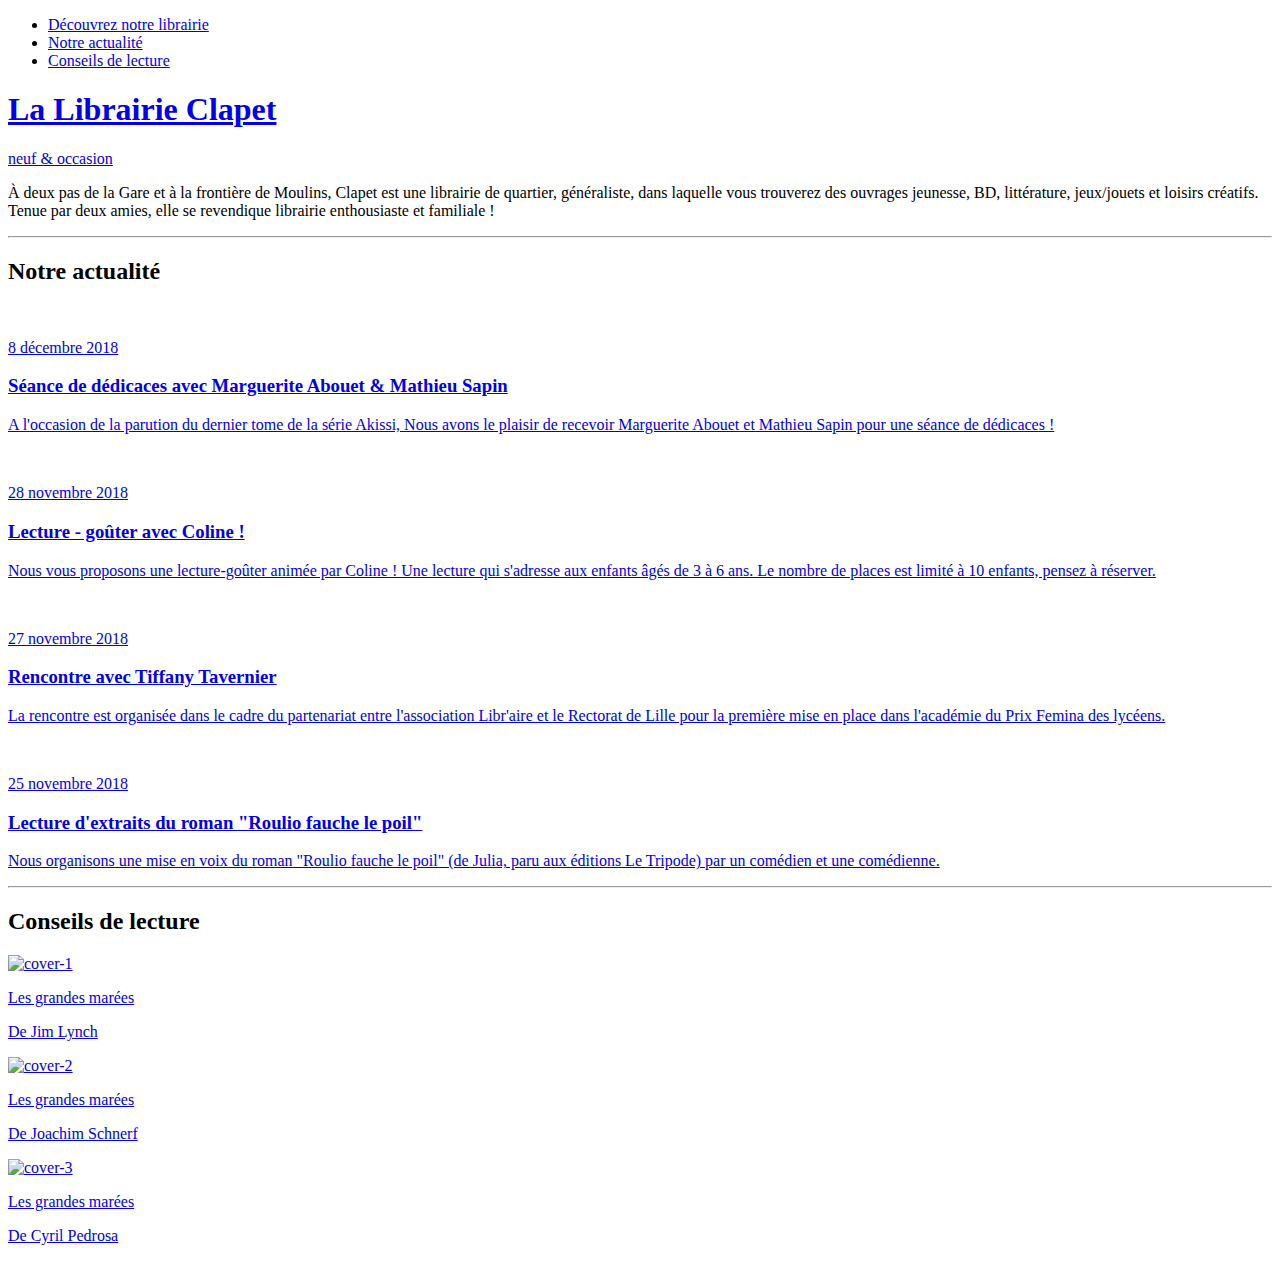
==== index.html @ 7940b615 "Update index.html" ====
<!DOCTYPE html>
<html>
<head>
  <title>Librairie Clapet</title>
  <meta name="description" content="Librairie généraliste et enthousiaste !">
  <meta charset="utf-8">
  <meta http-equiv="Content-Type" content="text/html; charset=utf-8">
  <meta http-equiv="X-UA-Compatible" content="IE=edge,chrome=1">
  <meta name="viewport" content=", width=device-width, initial-scale=1">
  <link rel="shortcut icon" href="./img/favicon.ico">
  <link rel="apple-touch-icon" href="./img/favicon.ico">
  <link rel="stylesheet" href="./css/reset.css">
  <link rel="stylesheet" href="./css/main.css">
</head>
<body>

  <div class="header page-index" id="header">
    <nav class="header__nav nav-main">
      <ul class="nav-main__list container">
        <li class="nav-main__item"><a class="nav-main__link" href="./decouvrez-notre-librairie.html">Découvrez notre librairie</a></li>
        <li class="nav-main__item"><a class="nav-main__link" href="./notre-actualite.html">Notre actualité</a></li>
        <li class="nav-main__item"><a class="nav-main__link" href="./conseils-de-lecture.html">Conseils de lecture</a></li>
      </ul>
    </nav>

    <a class="header__content container" href="./index.html">
      <h1 class="header__title"> La Librairie Clapet</h1>
      <p class="header__subtitle">neuf &amp; occasion</p>
    </a>
  </div>

  <div class="container page-index">
    <p class="chapo">À deux pas de la Gare et à la frontière de Moulins, Clapet est une librairie de quartier, généraliste, dans laquelle vous trouverez des ouvrages jeunesse, BD, littérature, jeux/jouets et loisirs créatifs. Tenue par deux amies, elle se revendique librairie enthousiaste et familiale !</p>

    <hr class="separator">

    <h2 class="index-title">Notre actualité</h2>

    <div class="news-list">
      <div class="news news-list__news">
        <a class="news__link link-block" href="./notre-actualite.html">
          <div class="news__thumbnail"><img class="news__image" src="./img/news__thumbnail-0.png" alt=""></div>
          <div class="news__content">
            <p class="news__date">8 décembre 2018</p>
            <h3 class="news__title">Séance de dédicaces avec Marguerite Abouet & Mathieu Sapin</h3>
            <p class="news__text">A l'occasion de la parution du dernier tome de la série Akissi, Nous avons le plaisir de recevoir Marguerite Abouet et Mathieu Sapin pour une séance de dédicaces !</p>
          </div>
        </a>
      </div>
      <div class="news news-list__news">
        <a class="news__link link-block" href="./notre-actualite.html">
          <div class="news__thumbnail"><img class="news__image" src="./img/news__thumbnail-1.png" alt=""></div>
          <div class="news__content">
            <p class="news__date">28 novembre 2018</p>
            <h3 class="news__title">Lecture - goûter avec Coline&nbsp;!</h3>
            <p class="news__text">Nous vous proposons une lecture-goûter animée par Coline ! Une lecture qui s'adresse aux enfants âgés de 3 à 6 ans. Le nombre de places est limité à 10 enfants, pensez à réserver.</p>
          </div>
        </a>
      </div>
      <div class="news news-list__news">
        <a class="news__link link-block" href="./notre-actualite.html">
          <div class="news__thumbnail"><img class="news__image" src="./img/news__thumbnail-2.png" alt=""></div>
          <div class="news__content">
            <p class="news__date">27 novembre 2018</p>
            <h3 class="news__title">Rencontre avec Tiffany Tavernier</h3>
            <p class="news__text">La rencontre est organisée dans le cadre du partenariat entre l'association Libr'aire et le Rectorat de Lille pour la première mise en place dans l'académie du Prix Femina des lycéens.</p>
          </div>
        </a>
      </div>
      <div class="news news-list__news">
        <a class="news__link link-block" href="./notre-actualite.html">
          <div class="news__thumbnail"><img class="news__image" src="./img/news__thumbnail-3.png" alt=""></div>
          <div class="news__content">
            <p class="news__date">25 novembre 2018</p>
            <h3 class="news__title">Lecture d'extraits du roman "Roulio fauche le poil"</h3>
            <p class="news__text">Nous organisons une mise en voix du roman "Roulio fauche le poil" (de Julia, paru aux éditions Le Tripode) par un comédien et une comédienne.</p>
          </div>
        </a>
      </div>
    </div>

    <hr class="separator">

    <h2 class="index-title">Conseils de lecture</h2>
    <div class="honey-pot-list">
      <div class="honey-pot"><a class="honey-pot__link link-block" href="./conseils-de-lecture.html">
        <div class="honey-pot__thumbnail"><img class="honey-pot__image" src="./img/cover-1.png" alt="cover-1"></div>
        <p class="honey-pot__title">Les grandes marées</p>
        <p class="honey-pot__subtitle">De Jim Lynch</p></a></div>
        <div class="honey-pot"><a class="honey-pot__link link-block" href="./conseils-de-lecture.html">
          <div class="honey-pot__thumbnail"><img class="honey-pot__image" src="./img/cover-2.png" alt="cover-2"></div>
          <p class="honey-pot__title">Les grandes marées</p>
          <p class="honey-pot__subtitle">De Joachim Schnerf</p></a></div>
          <div class="honey-pot"><a class="honey-pot__link link-block" href="./conseils-de-lecture.html">
            <div class="honey-pot__thumbnail"><img class="honey-pot__image" src="./img/cover-3.png" alt="cover-3"></div>
            <p class="honey-pot__title">Les grandes marées</p>
            <p class="honey-pot__subtitle">De Cyril Pedrosa</p></a></div>
          </div>

          <script src="./js/main.js"></script>
        </body>
        </html>
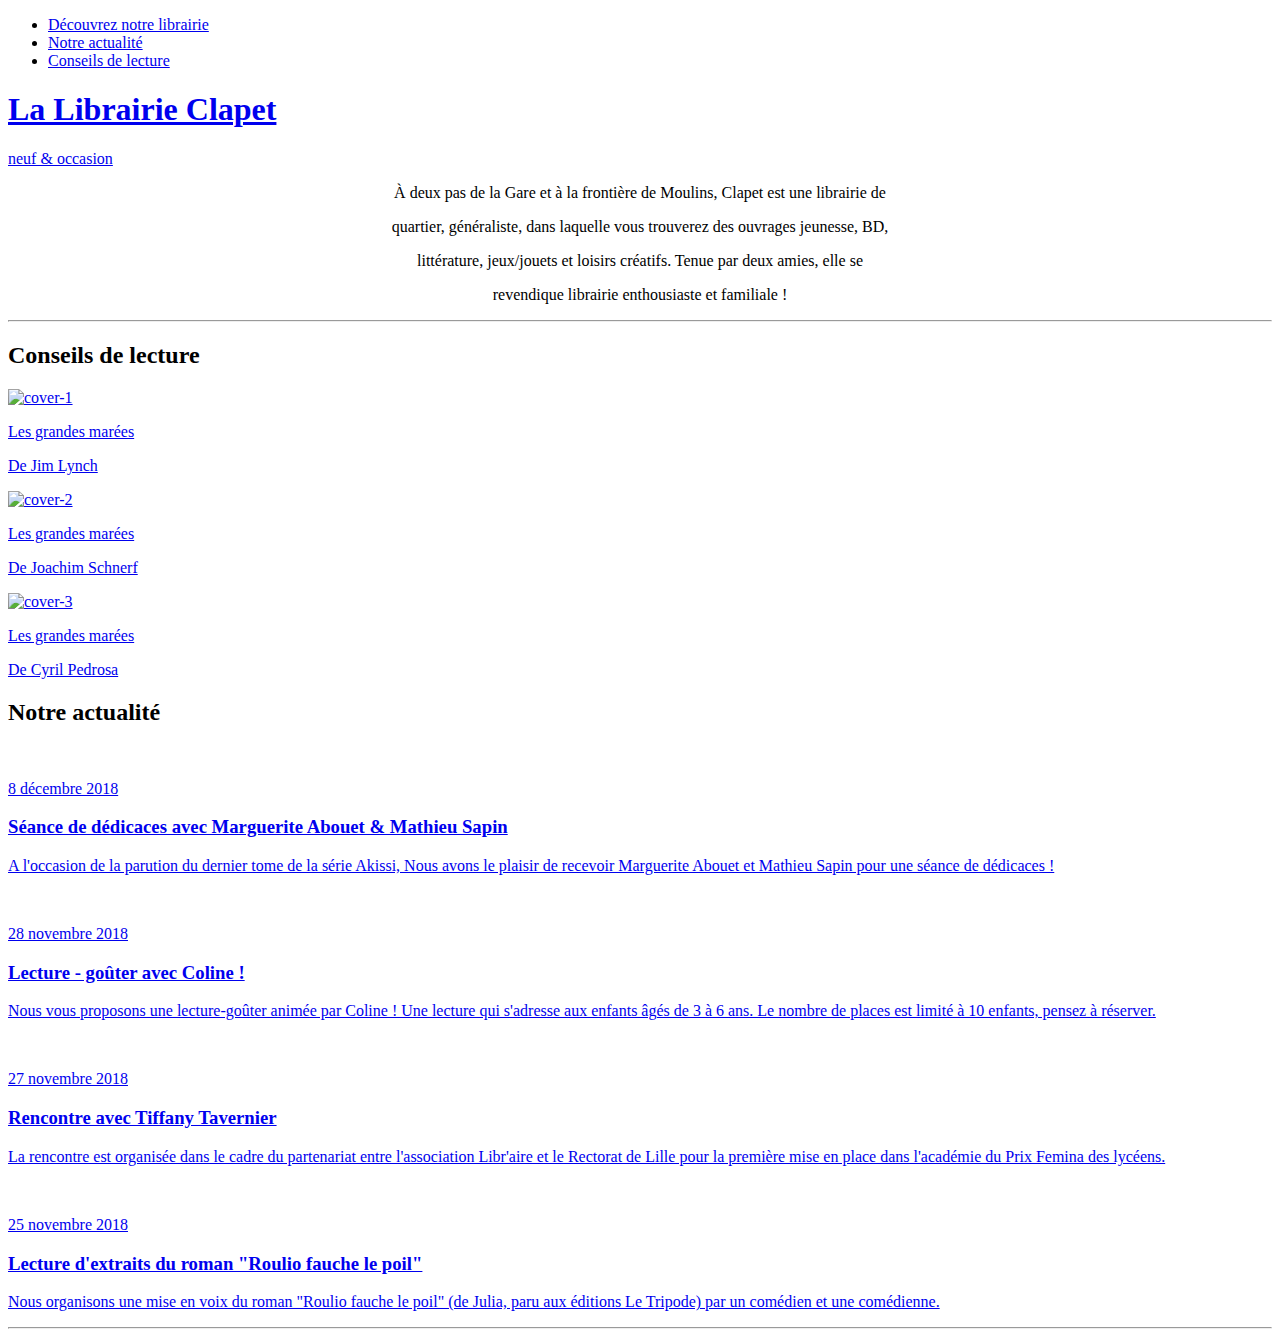
==== commit 53ae3710: "Update index.html" ====
--- a/index.html
+++ b/index.html
@@ -18,21 +18,47 @@
     <nav class="header__nav nav-main">
       <ul class="nav-main__list container">
         <li class="nav-main__item"><a class="nav-main__link" href="./decouvrez-notre-librairie.html">Découvrez notre librairie</a></li>
-        <li class="nav-main__item"><a class="nav-main__link" href="./notre-actualite.html">Notre actualité</a></li>
+        <li class="nav-main__item"><a class="nav-main__link" href="./notre-actualite.html">Notre actualité</a></li> 
         <li class="nav-main__item"><a class="nav-main__link" href="./conseils-de-lecture.html">Conseils de lecture</a></li>
       </ul>
     </nav>
 
     <a class="header__content container" href="./index.html">
       <h1 class="header__title"> La Librairie Clapet</h1>
+      <link href="https://fonts.googleapis.com/css?family=Montserrat:700" rel="stylesheet">
+
       <p class="header__subtitle">neuf &amp; occasion</p>
+      <link href="https://fonts.googleapis.com/css?family=Montserrat:200" rel="stylesheet">
+
     </a>
   </div>
 
-  <div class="container page-index">
-    <p class="chapo">À deux pas de la Gare et à la frontière de Moulins, Clapet est une librairie de quartier, généraliste, dans laquelle vous trouverez des ouvrages jeunesse, BD, littérature, jeux/jouets et loisirs créatifs. Tenue par deux amies, elle se revendique librairie enthousiaste et familiale !</p>
+  <div class="center"> </div> 
+    <p class="chapo"><p align="center">À deux pas de la Gare et à la frontière de Moulins, Clapet est une librairie de</p>
+<p align="center">quartier, généraliste, dans laquelle vous trouverez des ouvrages jeunesse, BD,</p> <p align="center">littérature, jeux/jouets et loisirs créatifs. Tenue par deux amies, elle se</p> <p align="center">revendique librairie enthousiaste et familiale !</p></p> 
+<link href="https://fonts.googleapis.com/css?family=Work+Sans" rel="stylesheet">
+    
+    <hr class="separator">
 
-    <hr class="separator">
+    <h2 class="index-title">Conseils de lecture</h2>
+    <div class="honey-pot-list">
+      <div class="honey-pot"><a class="honey-pot__link link-block" href="./conseils-de-lecture.html">
+        <div class="honey-pot__thumbnail"><img class="honey-pot__image" src="./img/cover-1.png" alt="cover-1"></div>
+        <p class="honey-pot__title">Les grandes marées</p>
+        <p class="honey-pot__subtitle">De Jim Lynch</p></a></div>
+        <div class="honey-pot"><a class="honey-pot__link link-block" href="./conseils-de-lecture.html">
+          <div class="honey-pot__thumbnail"><img class="honey-pot__image" src="./img/cover-2.png" alt="cover-2"></div>
+          <p class="honey-pot__title">Les grandes marées</p>
+          <p class="honey-pot__subtitle">De Joachim Schnerf</p></a></div>
+          <div class="honey-pot"><a class="honey-pot__link link-block" href="./conseils-de-lecture.html">
+            <div class="honey-pot__thumbnail"><img class="honey-pot__image" src="./img/cover-3.png" alt="cover-3"></div>
+            <p class="honey-pot__title">Les grandes marées</p>
+            <p class="honey-pot__subtitle">De Cyril Pedrosa</p></a></div>
+          </div>
+
+          <script src="./js/main.js"></script>
+        </body>
+        </html>
 
     <h2 class="index-title">Notre actualité</h2>
 
@@ -81,22 +107,4 @@
 
     <hr class="separator">
 
-    <h2 class="index-title">Conseils de lecture</h2>
-    <div class="honey-pot-list">
-      <div class="honey-pot"><a class="honey-pot__link link-block" href="./conseils-de-lecture.html">
-        <div class="honey-pot__thumbnail"><img class="honey-pot__image" src="./img/cover-1.png" alt="cover-1"></div>
-        <p class="honey-pot__title">Les grandes marées</p>
-        <p class="honey-pot__subtitle">De Jim Lynch</p></a></div>
-        <div class="honey-pot"><a class="honey-pot__link link-block" href="./conseils-de-lecture.html">
-          <div class="honey-pot__thumbnail"><img class="honey-pot__image" src="./img/cover-2.png" alt="cover-2"></div>
-          <p class="honey-pot__title">Les grandes marées</p>
-          <p class="honey-pot__subtitle">De Joachim Schnerf</p></a></div>
-          <div class="honey-pot"><a class="honey-pot__link link-block" href="./conseils-de-lecture.html">
-            <div class="honey-pot__thumbnail"><img class="honey-pot__image" src="./img/cover-3.png" alt="cover-3"></div>
-            <p class="honey-pot__title">Les grandes marées</p>
-            <p class="honey-pot__subtitle">De Cyril Pedrosa</p></a></div>
-          </div>
-
-          <script src="./js/main.js"></script>
-        </body>
-        </html>
+    
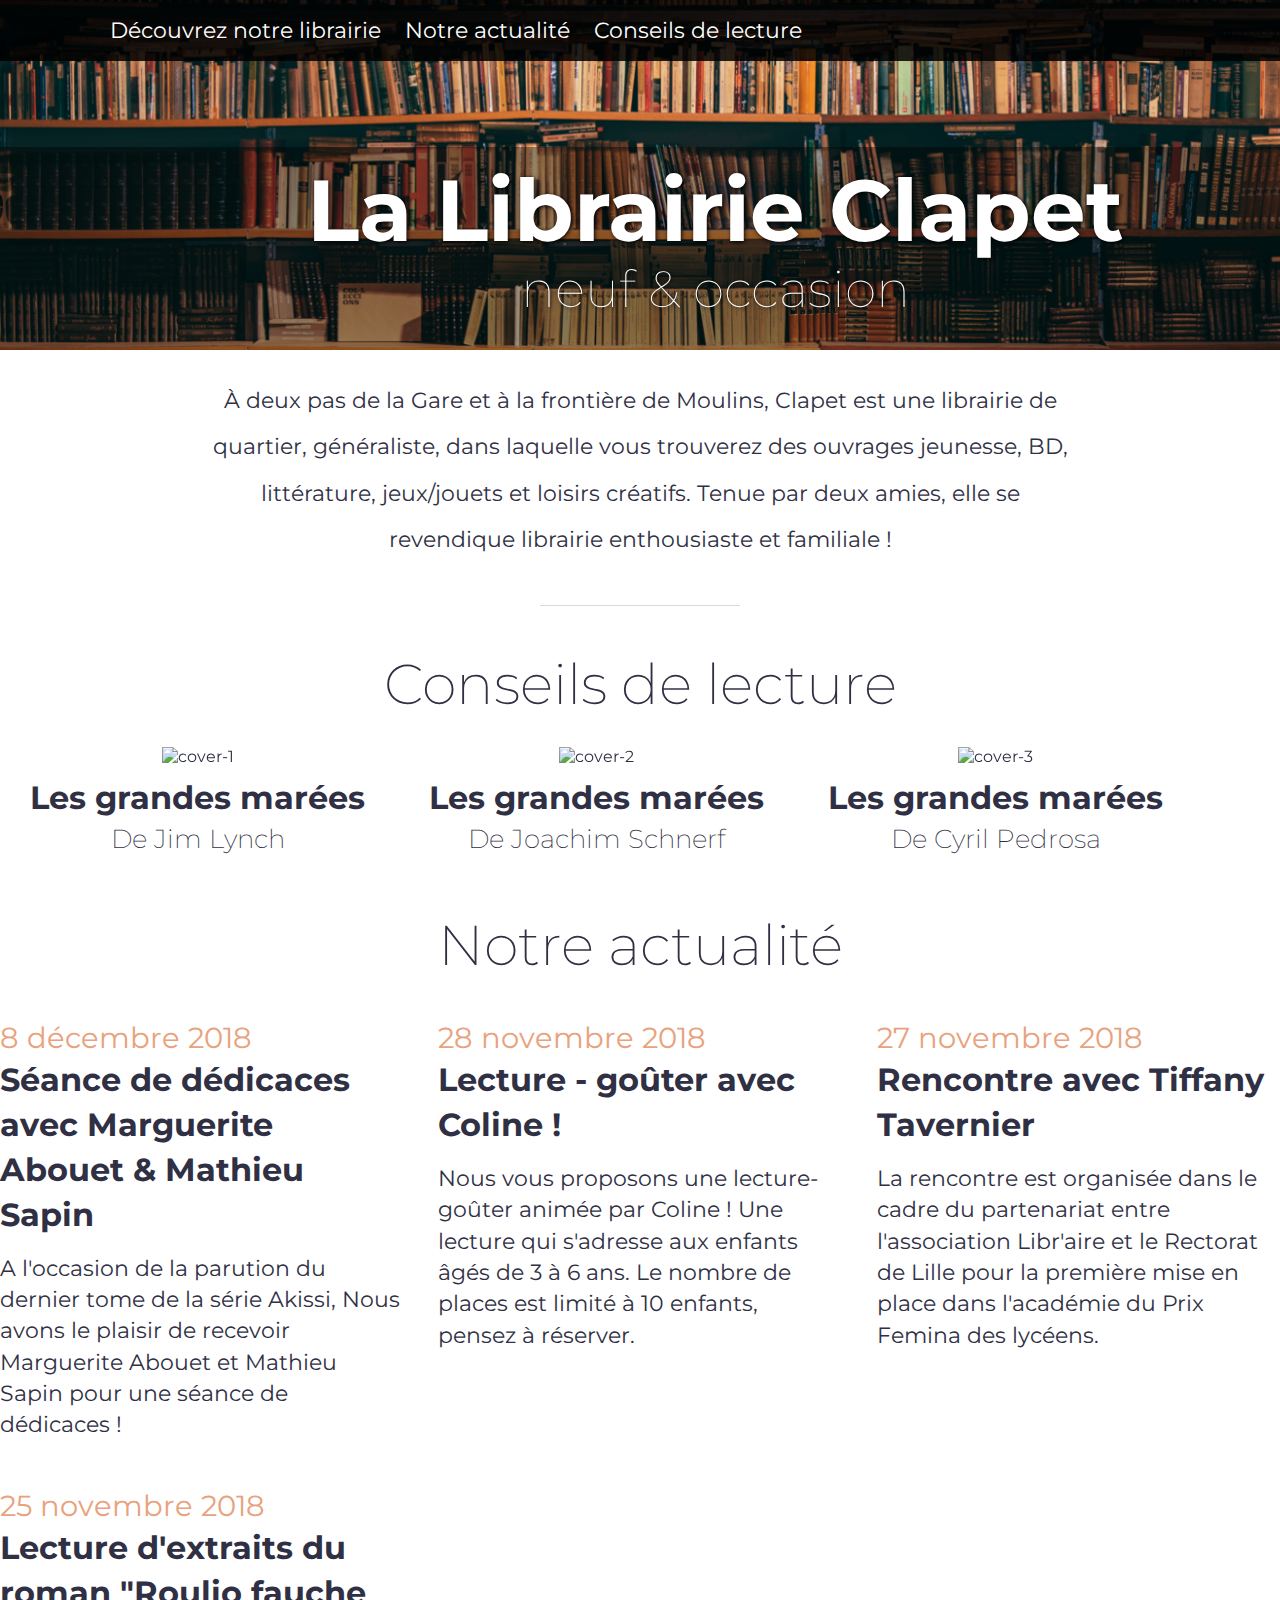
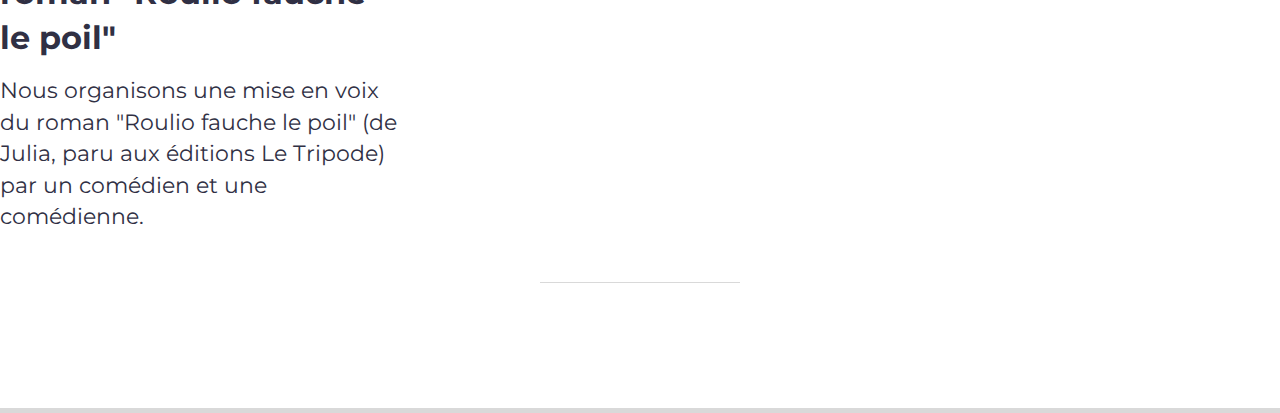
==== commit 623d399d: "Changement 11.48" ====
--- a/index.html
+++ b/index.html
@@ -1,7 +1,7 @@
 <!DOCTYPE html>
 <html>
 <head>
-  <title>Librairie Clapet</title>
+  <title> La Librairie Clapet</title>
   <meta name="description" content="Librairie généraliste et enthousiaste !">
   <meta charset="utf-8">
   <meta http-equiv="Content-Type" content="text/html; charset=utf-8">
--- a/css/main.css
+++ b/css/main.css
@@ -0,0 +1,482 @@
+
+/**
+* -----------
+* Global
+* -----------
+*/
+
+body {
+  max-width: 1440px;
+  margin: auto;
+  border-bottom: 5px solid #d9d9d9;
+  padding-bottom: 75px;
+  font-family: Montserrat, Arial, sans-serif;
+  font-weight: 400;
+  color: #303044;
+}
+
+p, li, td, th, textarea, caption, pre, blockquote, label, input, select, textarea {
+  font-size: 1.4em;
+  line-height: 1.4;
+}
+
+li {
+  margin: 5px 0;
+}
+
+p {
+  margin: 15px 0;
+}
+
+b, strong, optgroup {
+  font-weight: 700;
+}
+
+h1 {
+  margin: 64px 0;
+  font-size: 4.5em;
+  font-weight: 700;
+  font-family: 'Work Sans', sans-serif;
+
+
+}
+
+h2 {
+  margin: 25px 0;
+  font-size: 3.5em;
+  font-weight: 200;
+}
+
+h3 {
+  margin: 25px 0;
+  font-size: 2.6em;
+  font-weight: 200;
+}
+
+h4 {
+  margin: 20px 0;
+  font-size: 1.6em;
+}
+
+h5 {
+  margin: 25px 0;
+  font-size: 1.6em;
+}
+
+h6 {
+  margin: 15px 0;
+  font-size: 1.4em;
+}
+
+h1, h2, h3, h4, h5, h6 {
+  font-family: Montserrat, Arial, sans-serif;
+  line-height: 1;
+}
+
+a, button {
+  color: #d86324;
+  text-decoration: none;
+}
+a:hover, button:hover {
+  text-decoration: underline;
+}
+
+button {
+  background-color: transparent;
+  color: #d86324;
+}
+
+
+/**
+* -----------
+* Layout
+* -----------
+*/
+
+.container {
+  margin: auto;
+  padding: 0 15px;
+  width: 1200px;
+  max-width: 100%;
+}
+
+.text-container {
+  margin: auto;
+  max-width: 960px;
+}
+
+.columns {
+  display: flex;
+}
+
+.column {
+  max-width: 100%;
+}
+
+.column + .column {
+  margin-left: 40px;
+}
+
+.column--50 {
+  width: 50%;
+}
+
+.column--grow {
+  flex-grow: 1;
+}
+
+.column--shrink {
+  flex-shrink: 1;
+}
+
+.column--580 {
+  width: 580px;
+}
+
+
+/**
+* -----------
+* Objects
+* -----------
+*/
+
+.list-inline {
+  display: block;
+  margin: 0;
+  padding: 0;
+}
+.list-inline > * {
+  display: inline-block;
+  margin: 5px;
+  padding: 0;
+}
+
+@media screen and (min-width: 780px) {
+  .list-flex {
+    display: flex;
+    justify-content: space-between;
+  }
+}
+
+.link-block {
+  display: block;
+  color: inherit;
+}
+.link-block:hover {
+  text-decoration: none;
+}
+
+.align-left {
+  text-align: left;
+}
+
+.align-center {
+  text-align: center;
+}
+
+.align-right {
+  text-align: right;
+}
+
+.align-justify {
+  text-align: justify;
+}
+
+.align-justify.align-center {
+  text-align-last: center;
+}
+
+/**
+* texts & images
+*/
+
+.important {
+  font-size: 2.5em;
+}
+
+.introduction {
+  font-size: 1.7em;
+}
+
+.chapo {
+  font-size: 1.6em;
+}
+
+.full-width {
+  display: block;
+  width: 100%;
+  margin: 50px auto;
+}
+
+
+/**
+* -----------
+* Components
+* -----------
+*/
+
+
+/**
+* header
+*/
+.header {
+  position: relative;
+  margin-right: auto;
+  margin-left: auto;
+  margin-bottom: 35px;
+  width: 1400px;
+  height: 350px;
+  background: url("../img/header-bg.jpeg");
+  background-size: cover;
+  background-position: center bottom;
+  overflow: hidden;
+}
+
+
+.header__content {
+  display: block;
+  margin: 0;
+  position: absolute;
+  padding-top: 20px;
+  padding-bottom: 25px;
+  bottom: 0;
+  width: 100%;
+  text-align: center;
+  color: white;
+  font-family: "Montserrat", "Avenir Next", Helvetica, Arial, sans-serif;
+  text-shadow: 1px 1px 4px #000;
+  background: rgba(0, 0, 0, 0.4);
+}
+.header__content:hover {
+  text-decoration: none;
+}
+
+.header__title {
+  font-size: 5.4em;
+  margin: 0;
+}
+
+.header__subtitle {
+  margin: 0;
+  font-size: 3.2em;
+  font-weight: 100;
+  text-shadow: 1px 1px 5px #000;
+}
+
+
+.header__nav {
+  background-color: rgba(0, 0, 0, 0.85);
+}
+
+.nav-main__item {
+  display: inline-block;
+}
+
+.nav-main__link {
+  display: block;
+  padding: 10px;
+  color: #fff;
+}
+.nav-main__link:hover {
+  text-decoration: none;
+  color: #d86324;
+}
+
+
+/**
+* separator
+*/
+.separator {
+  display: block;
+  margin: 50px auto;
+  width: 200px;
+  height: 1px;
+  border: none;
+  background-color: #d9d9d9;
+}
+
+
+}
+
+/**
+* honey-pot
+*/
+
+.honey-pot-list {
+  text-align: center;
+}
+
+.honey-pot {
+  display: inline-block;
+  margin: 0 30px 35px 30px;
+  text-align: center;
+}
+
+.honey-pot__link {
+  color: #303044;
+}
+.honey-pot__link:hover {
+  color: #d86324;
+}
+
+.honey-pot__thumbnail {
+  position: relative;
+  display: inline-block;
+  margin-bottom: 10px;
+  filter: grayscale(0);
+}
+
+.honey-pot__thumbnail:hover {
+  filter: grayscale(60%);
+}
+
+.honey-pot__thumbnail img {
+  display: block;
+}
+
+.honey-pot__title {
+  margin: 0;
+  font-size: 2em;
+  font-weight: bold;
+}
+
+.honey-pot__subtitle {
+  margin: 0;
+  font-size: 1.6em;
+  font-weight: 200;
+}
+
+
+
+/**
+* news
+*/
+
+.news__link:hover {
+  color: #d86324;
+}
+
+.news__link:hover .news__thumbnail {
+  -webkit-filter: grayscale(60%);
+  filter: grayscale(60%);
+  -webkit-transition-delay: 0ms;
+  -o-transition-delay: 0ms;
+  transition-delay: 0ms;
+}
+
+
+.news__thumbnail {
+  margin-bottom: 10px;
+  filter: grayscale(0);
+}
+
+.news__image {
+  display: block;
+  width: 100%;
+}
+
+.news__date {
+  margin: 0;
+  font-size: 1.8em;
+  color: #e8a27d;
+}
+
+.news__title {
+  margin: 0 0 15px;
+  font-weight: bold;
+  font-size: 2em;
+  line-height: 1.4;
+}
+
+.news__text {
+  margin: 0;
+  font-size: 1.4em;
+  line-height: 1.4;
+}
+
+.page-list .news {
+  margin: 0 auto 20px auto;
+  border-bottom: 1px solid #b0b0c5;
+  padding-bottom: 20px;
+  max-width: 320px;
+}
+
+.news--main {
+  padding-bottom: 35px;
+  border-bottom: 1px solid #b0b0c5;
+}
+.news--main .news__link {
+  display: flex;
+  align-items: flex-start;
+}
+.news--main .news__thumbnail {
+  margin-bottom: 0;
+  margin-right: 40px;
+  min-width: 360px;
+}
+
+/**
+* news-list
+*/
+.news-list {
+  display: grid;
+  grid-gap: 35px;
+  grid-template-columns: repeat(3, 1fr);
+  grid-template-rows: auto;
+  margin-bottom: 35px;
+}
+
+.news-list .news-list__news--main {
+  grid-column: span 3;
+}
+
+.news-list__news {
+  grid-column: span 1;
+}
+
+/**
+* -----------
+* Trumps
+* -----------
+*/
+
+
+/**
+* single
+*/
+.page-single {
+  text-align: justify;
+}
+
+.page-single__header {
+  margin-bottom: 75px;
+}
+
+.page-single__title {
+  margin: 0;
+  font-size: 5.6em;
+  line-height: 1.4;
+  font-weight: 500;
+}
+
+.page-single__subtitle {
+  margin: 0;
+  font-size: 3.2em;
+  font-weight: 200;
+}
+
+
+/**
+* decouvrez-notre-librairie
+*/
+.container.decouvrez-notre-librairie {
+  text-align: center;
+}
+
+/**
+* index
+*/
+.index-title {
+  text-align: center;
+  margin-bottom: 35px;
+}
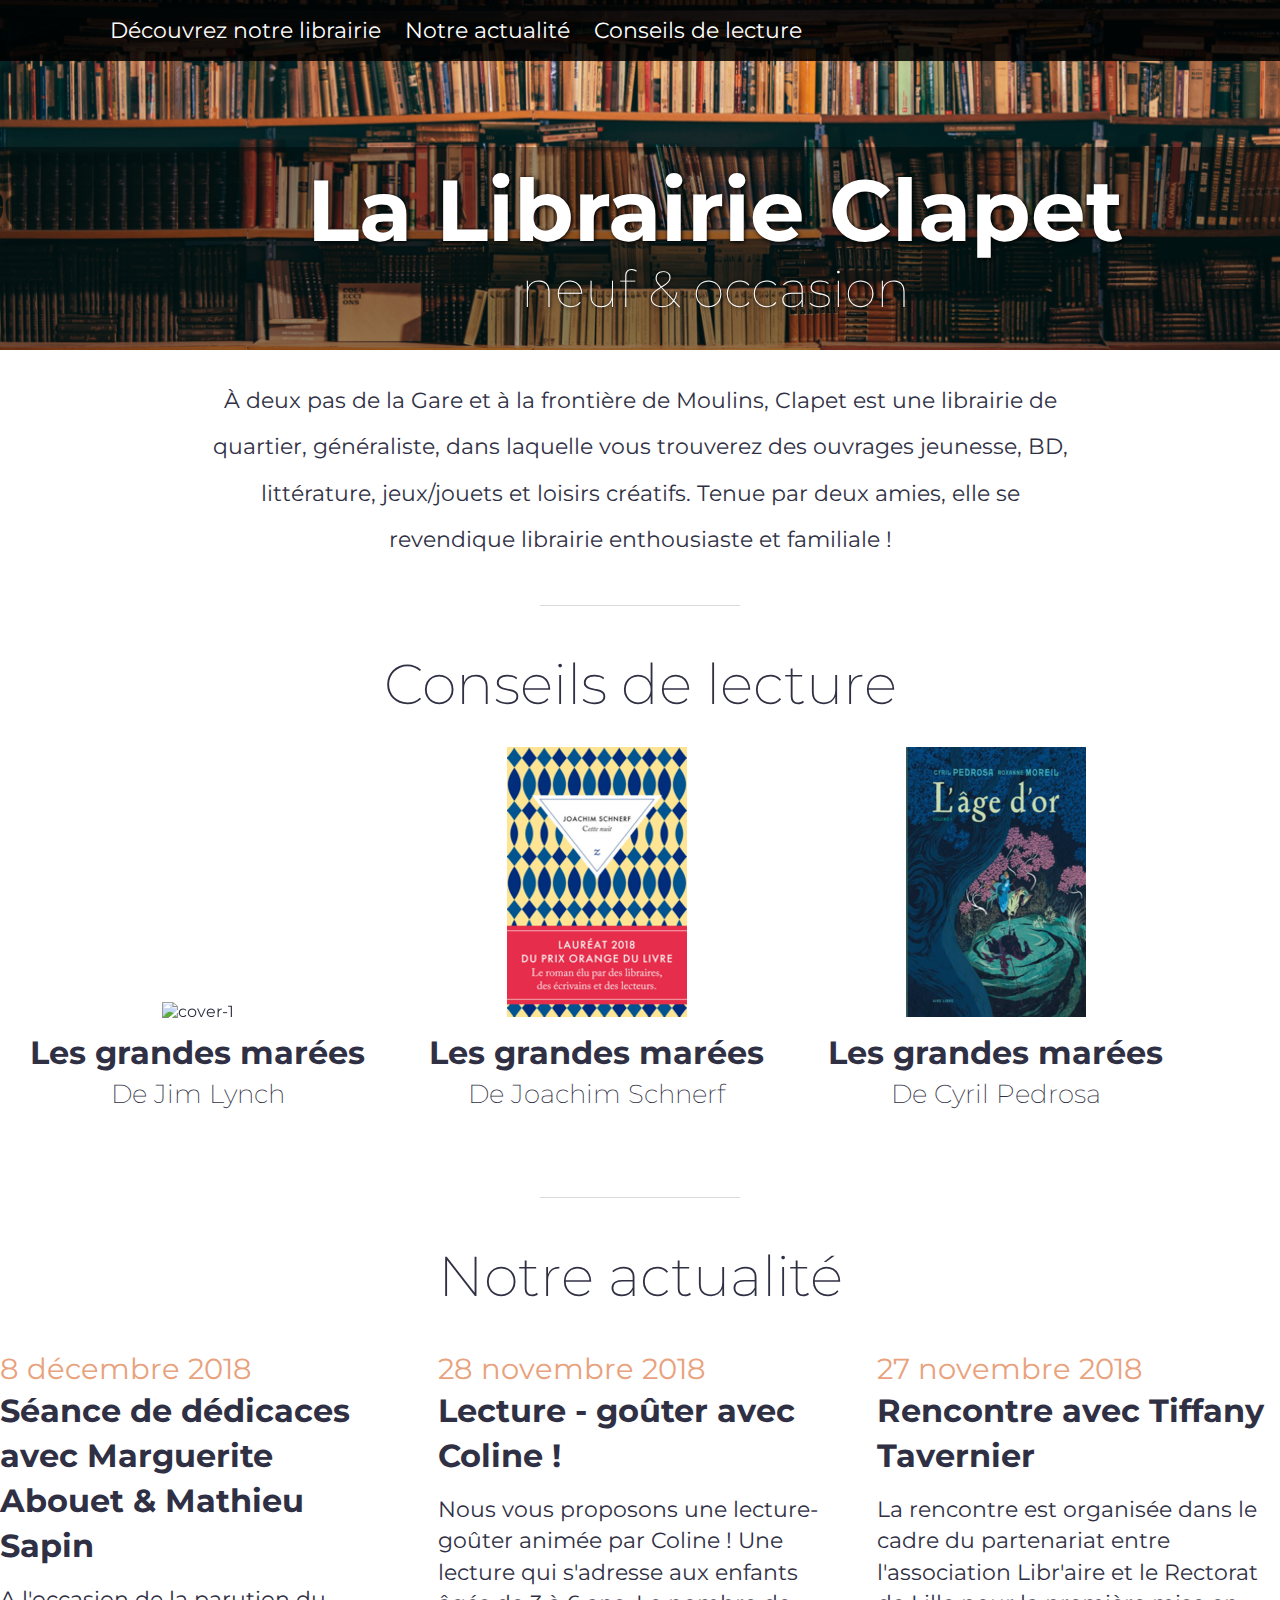
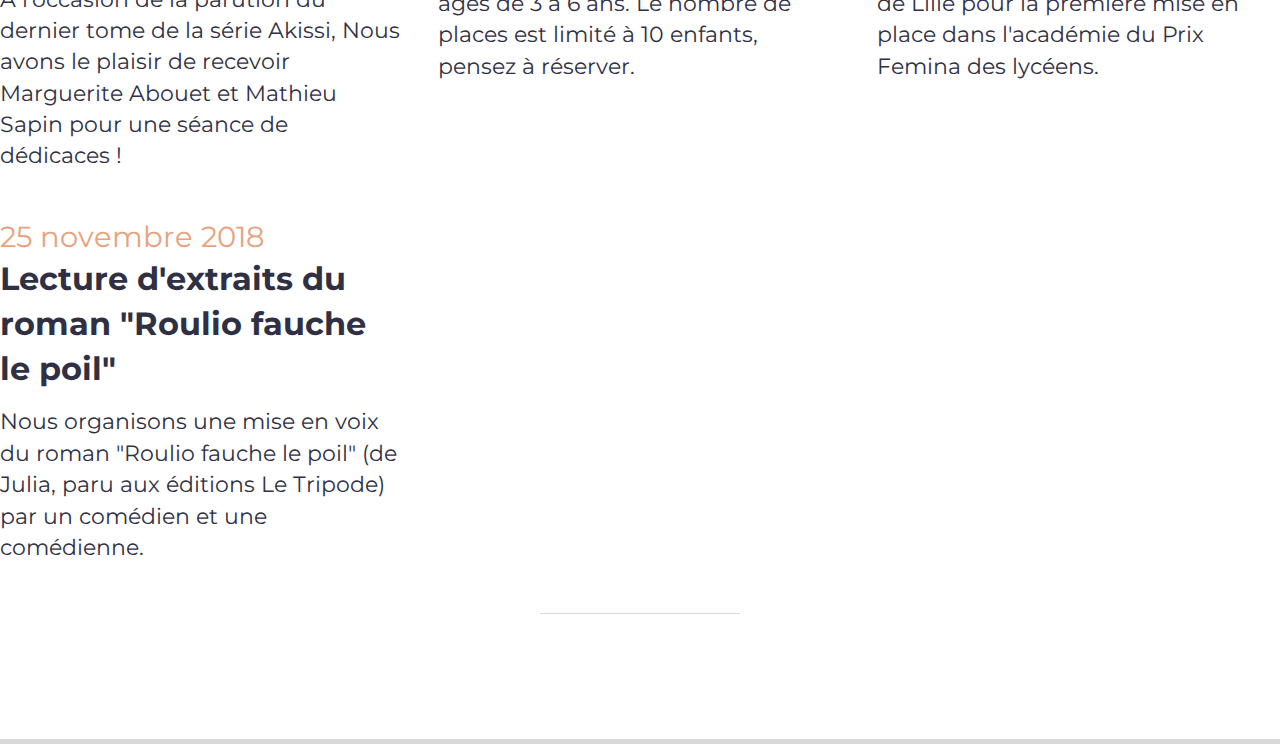
==== commit 008b45dc: "Commit 15.24" ====
--- a/index.html
+++ b/index.html
@@ -39,7 +39,7 @@
 <link href="https://fonts.googleapis.com/css?family=Work+Sans" rel="stylesheet">
     
     <hr class="separator">
-
+<p align="center">
     <h2 class="index-title">Conseils de lecture</h2>
     <div class="honey-pot-list">
       <div class="honey-pot"><a class="honey-pot__link link-block" href="./conseils-de-lecture.html">
@@ -53,13 +53,13 @@
           <div class="honey-pot"><a class="honey-pot__link link-block" href="./conseils-de-lecture.html">
             <div class="honey-pot__thumbnail"><img class="honey-pot__image" src="./img/cover-3.png" alt="cover-3"></div>
             <p class="honey-pot__title">Les grandes marées</p>
-            <p class="honey-pot__subtitle">De Cyril Pedrosa</p></a></div>
+            <p class="honey-pot__subtitle">De Cyril Pedrosa</p></a></div></p>
           </div>
 
           <script src="./js/main.js"></script>
         </body>
         </html>
-
+<hr class="separator">
     <h2 class="index-title">Notre actualité</h2>
 
     <div class="news-list">
--- a/css/main.css
+++ b/css/main.css
@@ -445,7 +445,7 @@
 * single
 */
 .page-single {
-  text-align: justify;
+  text-align: left;
 }
 
 .page-single__header {
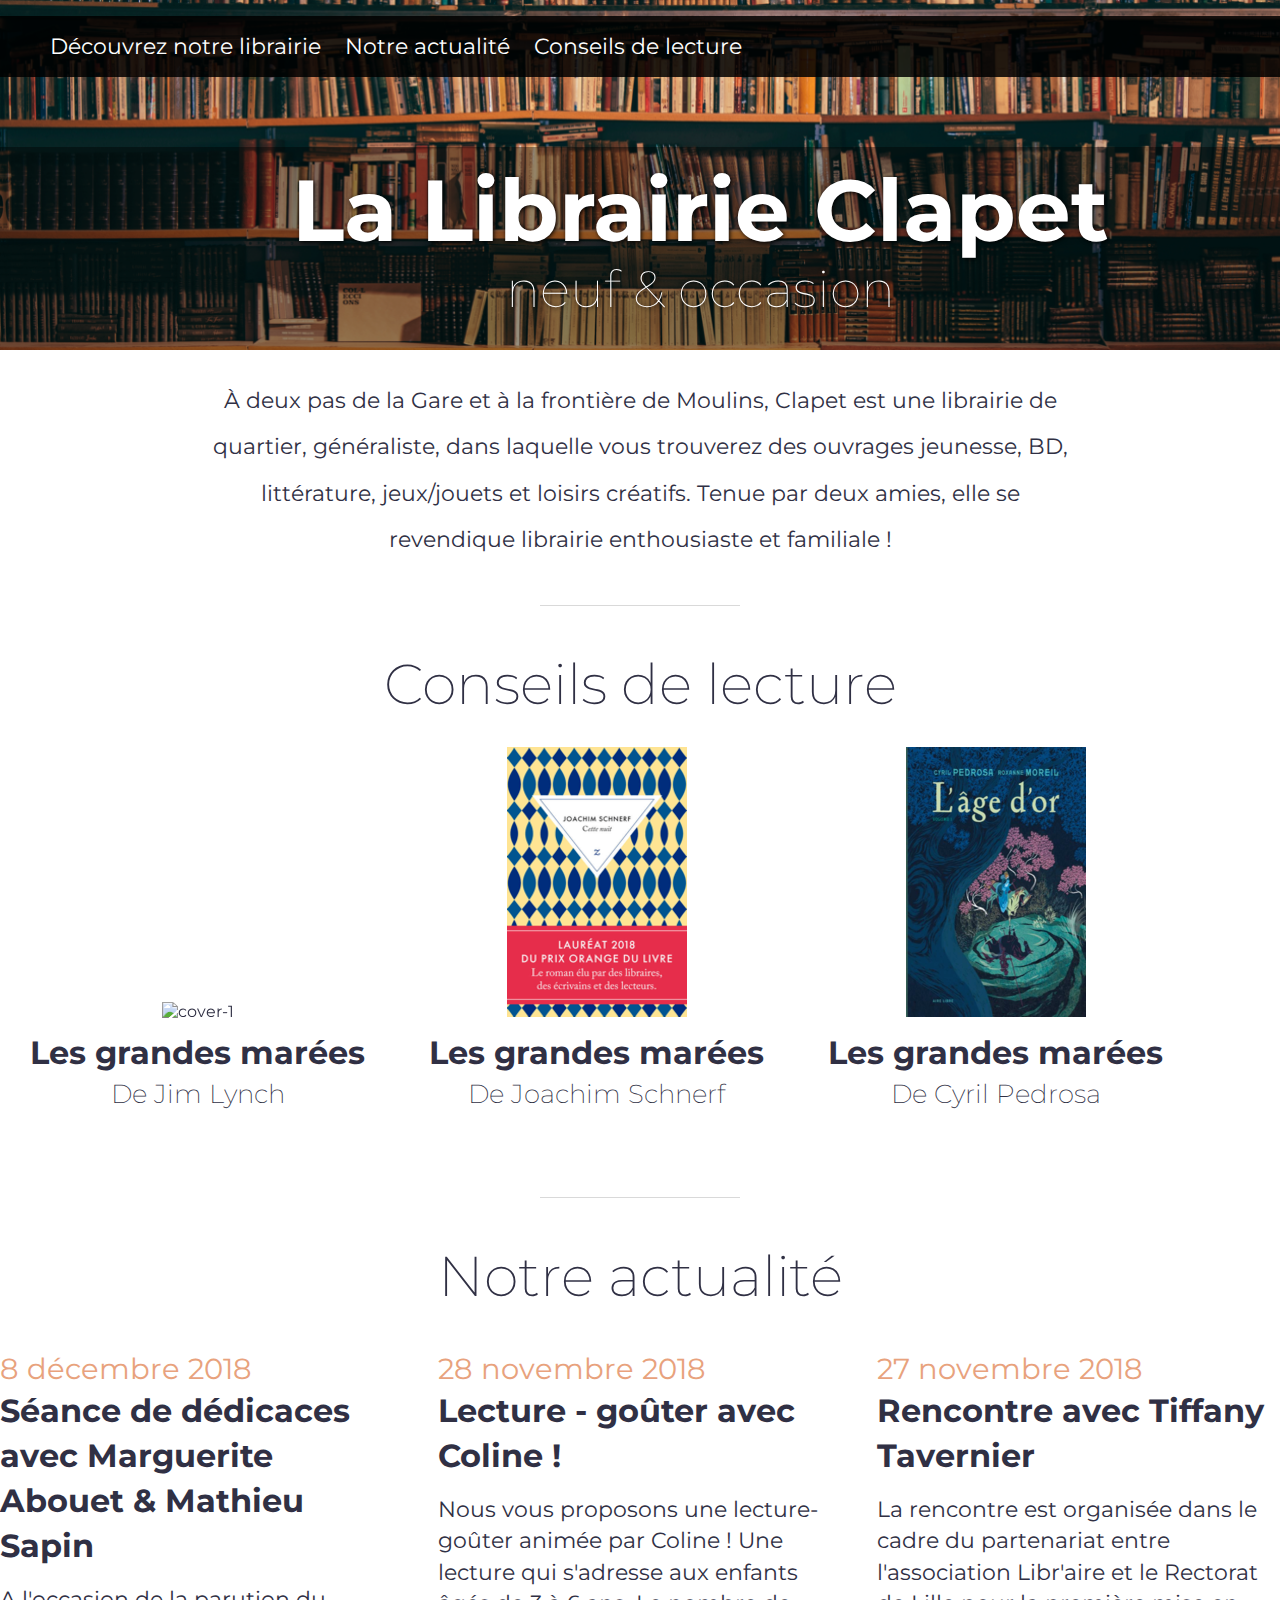
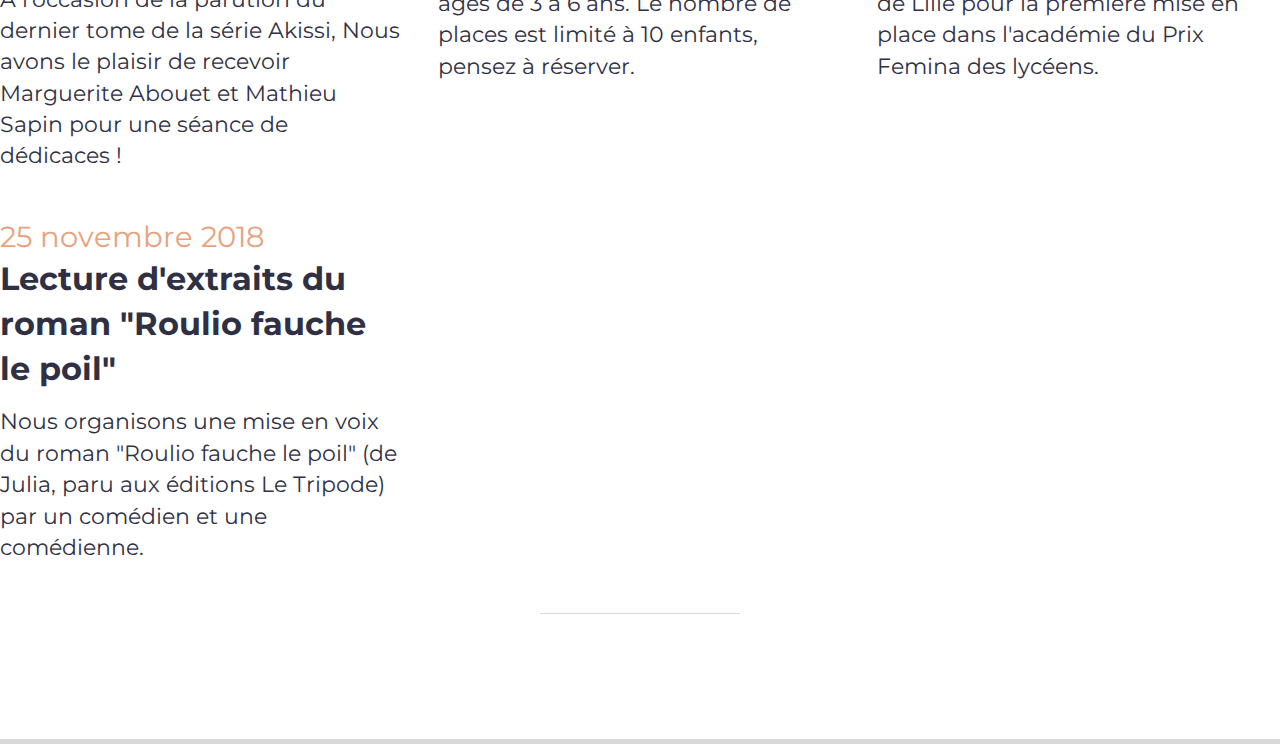
==== commit fc990fd0: "Commit 23.55" ====
--- a/index.html
+++ b/index.html
@@ -26,7 +26,7 @@
     <a class="header__content container" href="./index.html">
       <h1 class="header__title"> La Librairie Clapet</h1>
       <link href="https://fonts.googleapis.com/css?family=Montserrat:700" rel="stylesheet">
-
+      
       <p class="header__subtitle">neuf &amp; occasion</p>
       <link href="https://fonts.googleapis.com/css?family=Montserrat:200" rel="stylesheet">
 
--- a/css/main.css
+++ b/css/main.css
@@ -84,6 +84,9 @@
 button {
   background-color: transparent;
   color: #d86324;
+
+}
+
 }
 
 
@@ -198,7 +201,19 @@
   font-size: 1.7em;
 }
 
-.chapo {
+.Une-nuit-le-jeune-M {
+  width: 600px;
+  height: 87px;
+  font-family: WorkSans;
+  font-size: 25px;
+  font-weight: normal;
+  font-style: normal;
+  font-stretch: normal;
+  line-height: normal;
+  letter-spacing: normal;
+  text-align: justify;
+  color: #1a1a1a;
+}
   font-size: 1.6em;
 }
 
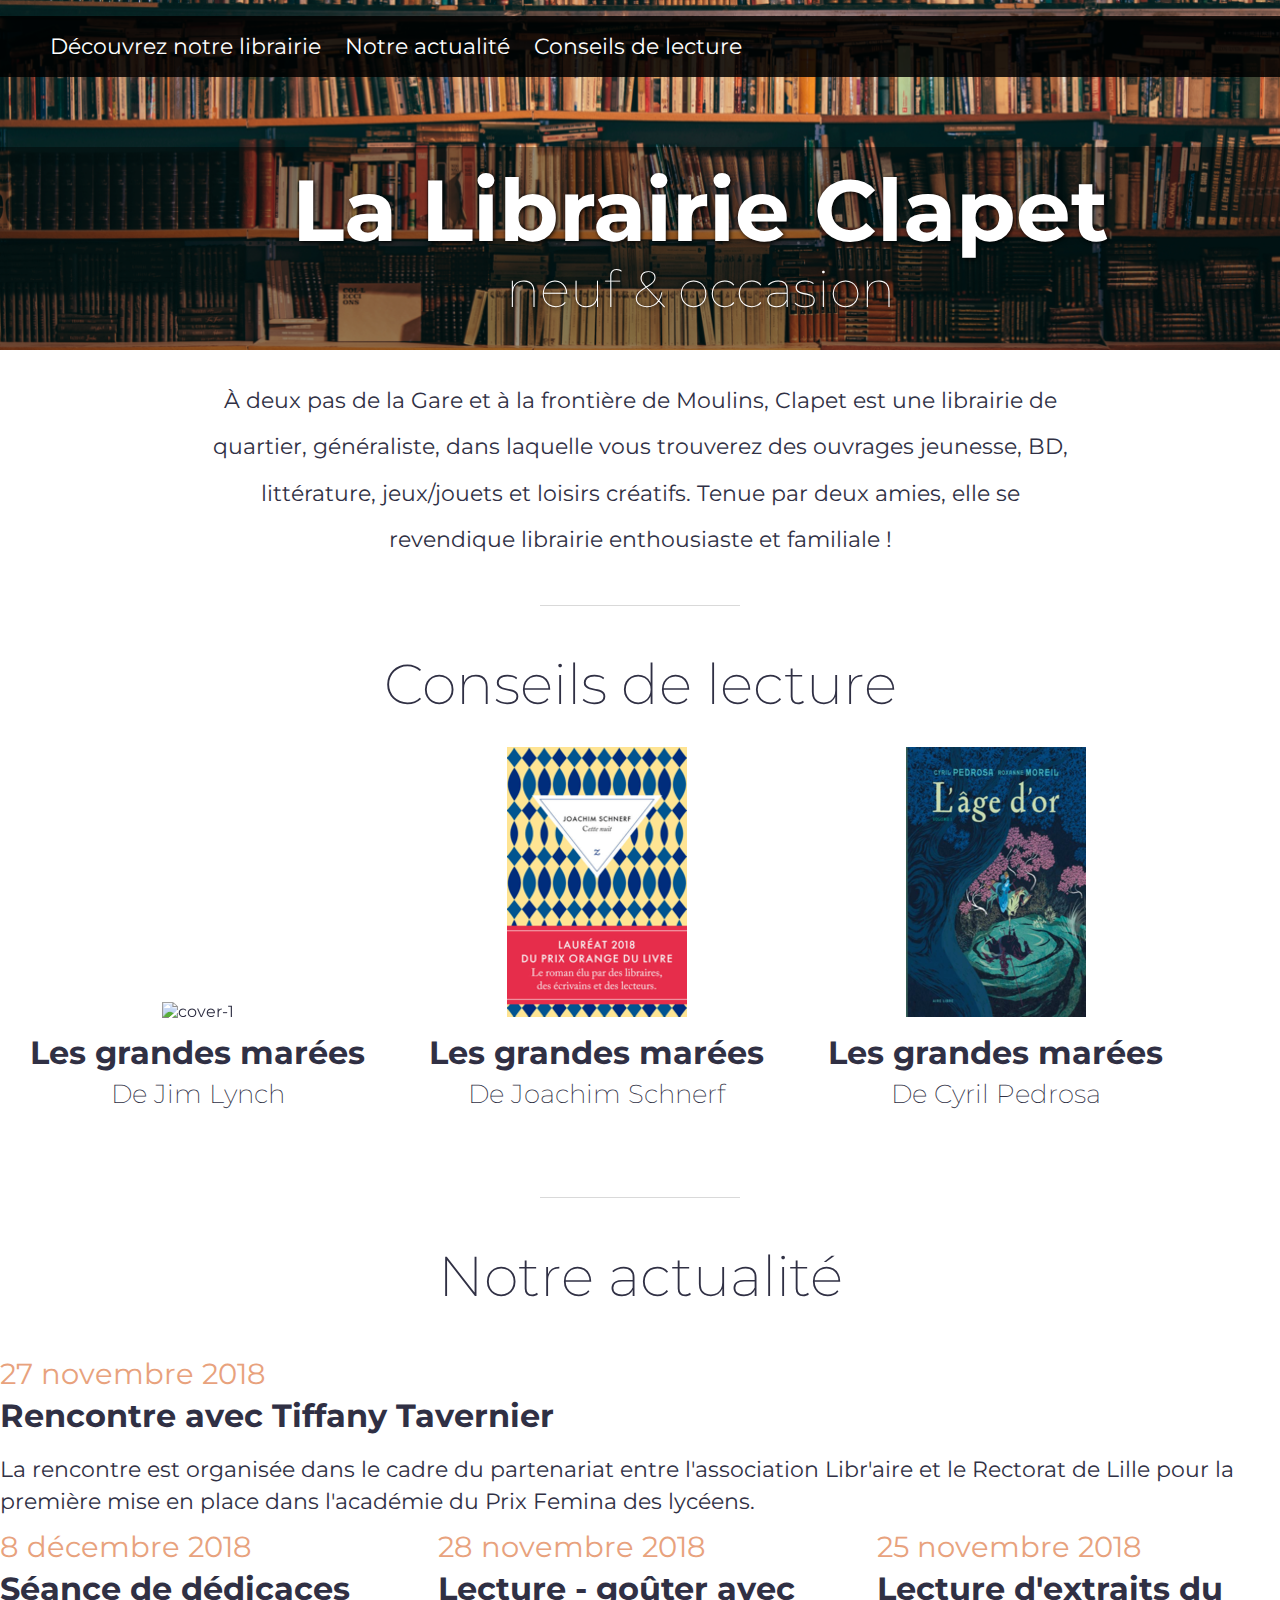
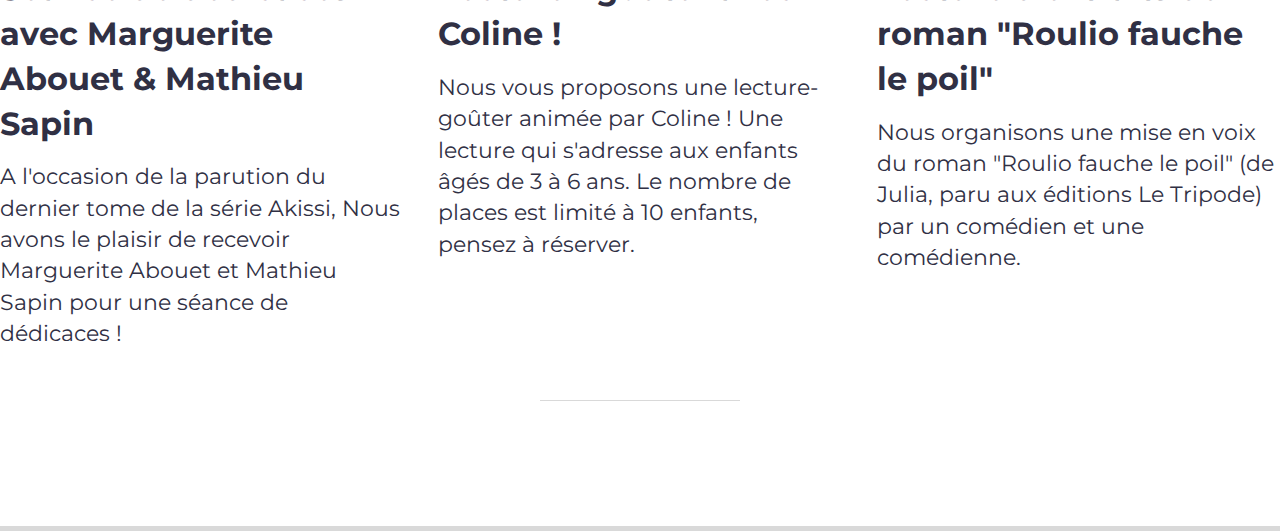
==== commit f68fa912: "Commit 13.18" ====
--- a/index.html
+++ b/index.html
@@ -60,12 +60,31 @@
         </body>
         </html>
 <hr class="separator">
+
+</a>
+      </div>
+          </div>
+        </a>
+      </div>
     <h2 class="index-title">Notre actualité</h2>
+<div class="news news-list__news">
+        <a class="news__link link-block" href="./notre-actualite.html">
+          <div class="news__thumbnail"><img class="news__image" src="./img/news__thumbnail-0.png" alt=""></p> </div>
+          <div class="news__content">
+            <p class="news__date">27 novembre 2018</p>
+            <h3 class="news__title">Rencontre avec Tiffany Tavernier</h3>
+            <p class="news__text">La rencontre est organisée dans le cadre du partenariat entre l'association Libr'aire et le Rectorat de Lille pour la première mise en place dans l'académie du Prix Femina des lycéens.</p>
+          </div>
 
+      </a>
+      </div>
+          </div>
+        </a>
+      </div>
     <div class="news-list">
       <div class="news news-list__news">
         <a class="news__link link-block" href="./notre-actualite.html">
-          <div class="news__thumbnail"><img class="news__image" src="./img/news__thumbnail-0.png" alt=""></div>
+          <div class="news__thumbnail"><img class="news__image" src="./img/news__thumbnail-2.png" alt=""></div>
           <div class="news__content">
             <p class="news__date">8 décembre 2018</p>
             <h3 class="news__title">Séance de dédicaces avec Marguerite Abouet & Mathieu Sapin</h3>
@@ -85,16 +104,6 @@
       </div>
       <div class="news news-list__news">
         <a class="news__link link-block" href="./notre-actualite.html">
-          <div class="news__thumbnail"><img class="news__image" src="./img/news__thumbnail-2.png" alt=""></div>
-          <div class="news__content">
-            <p class="news__date">27 novembre 2018</p>
-            <h3 class="news__title">Rencontre avec Tiffany Tavernier</h3>
-            <p class="news__text">La rencontre est organisée dans le cadre du partenariat entre l'association Libr'aire et le Rectorat de Lille pour la première mise en place dans l'académie du Prix Femina des lycéens.</p>
-          </div>
-        </a>
-      </div>
-      <div class="news news-list__news">
-        <a class="news__link link-block" href="./notre-actualite.html">
           <div class="news__thumbnail"><img class="news__image" src="./img/news__thumbnail-3.png" alt=""></div>
           <div class="news__content">
             <p class="news__date">25 novembre 2018</p>
--- a/css/main.css
+++ b/css/main.css
@@ -201,19 +201,7 @@
   font-size: 1.7em;
 }
 
-.Une-nuit-le-jeune-M {
-  width: 600px;
-  height: 87px;
-  font-family: WorkSans;
-  font-size: 25px;
-  font-weight: normal;
-  font-style: normal;
-  font-stretch: normal;
-  line-height: normal;
-  letter-spacing: normal;
-  text-align: justify;
-  color: #1a1a1a;
-}
+.chapo {
   font-size: 1.6em;
 }
 
@@ -495,3 +483,11 @@
   text-align: center;
   margin-bottom: 35px;
 }
+
+.colonnes {
+  display: flex;
+  }
+
+.cover {
+  min-width: 450px
+}
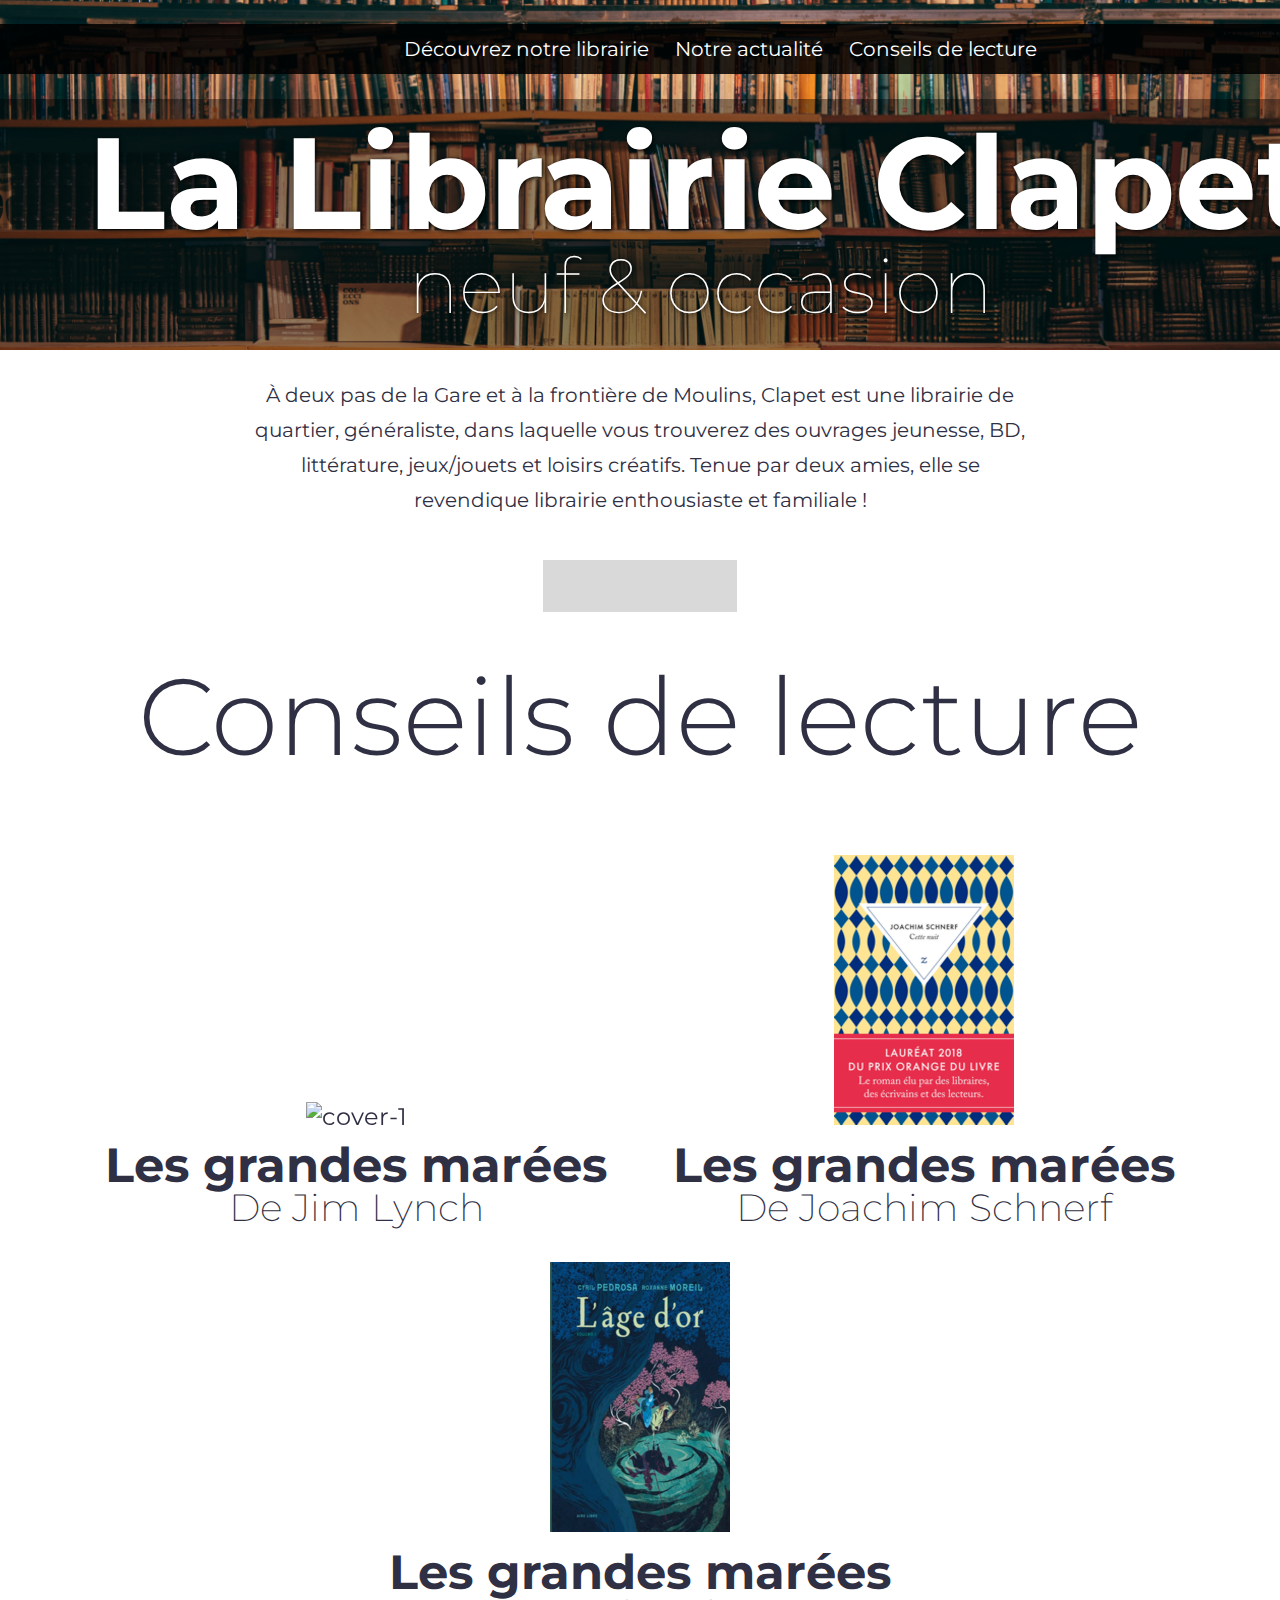
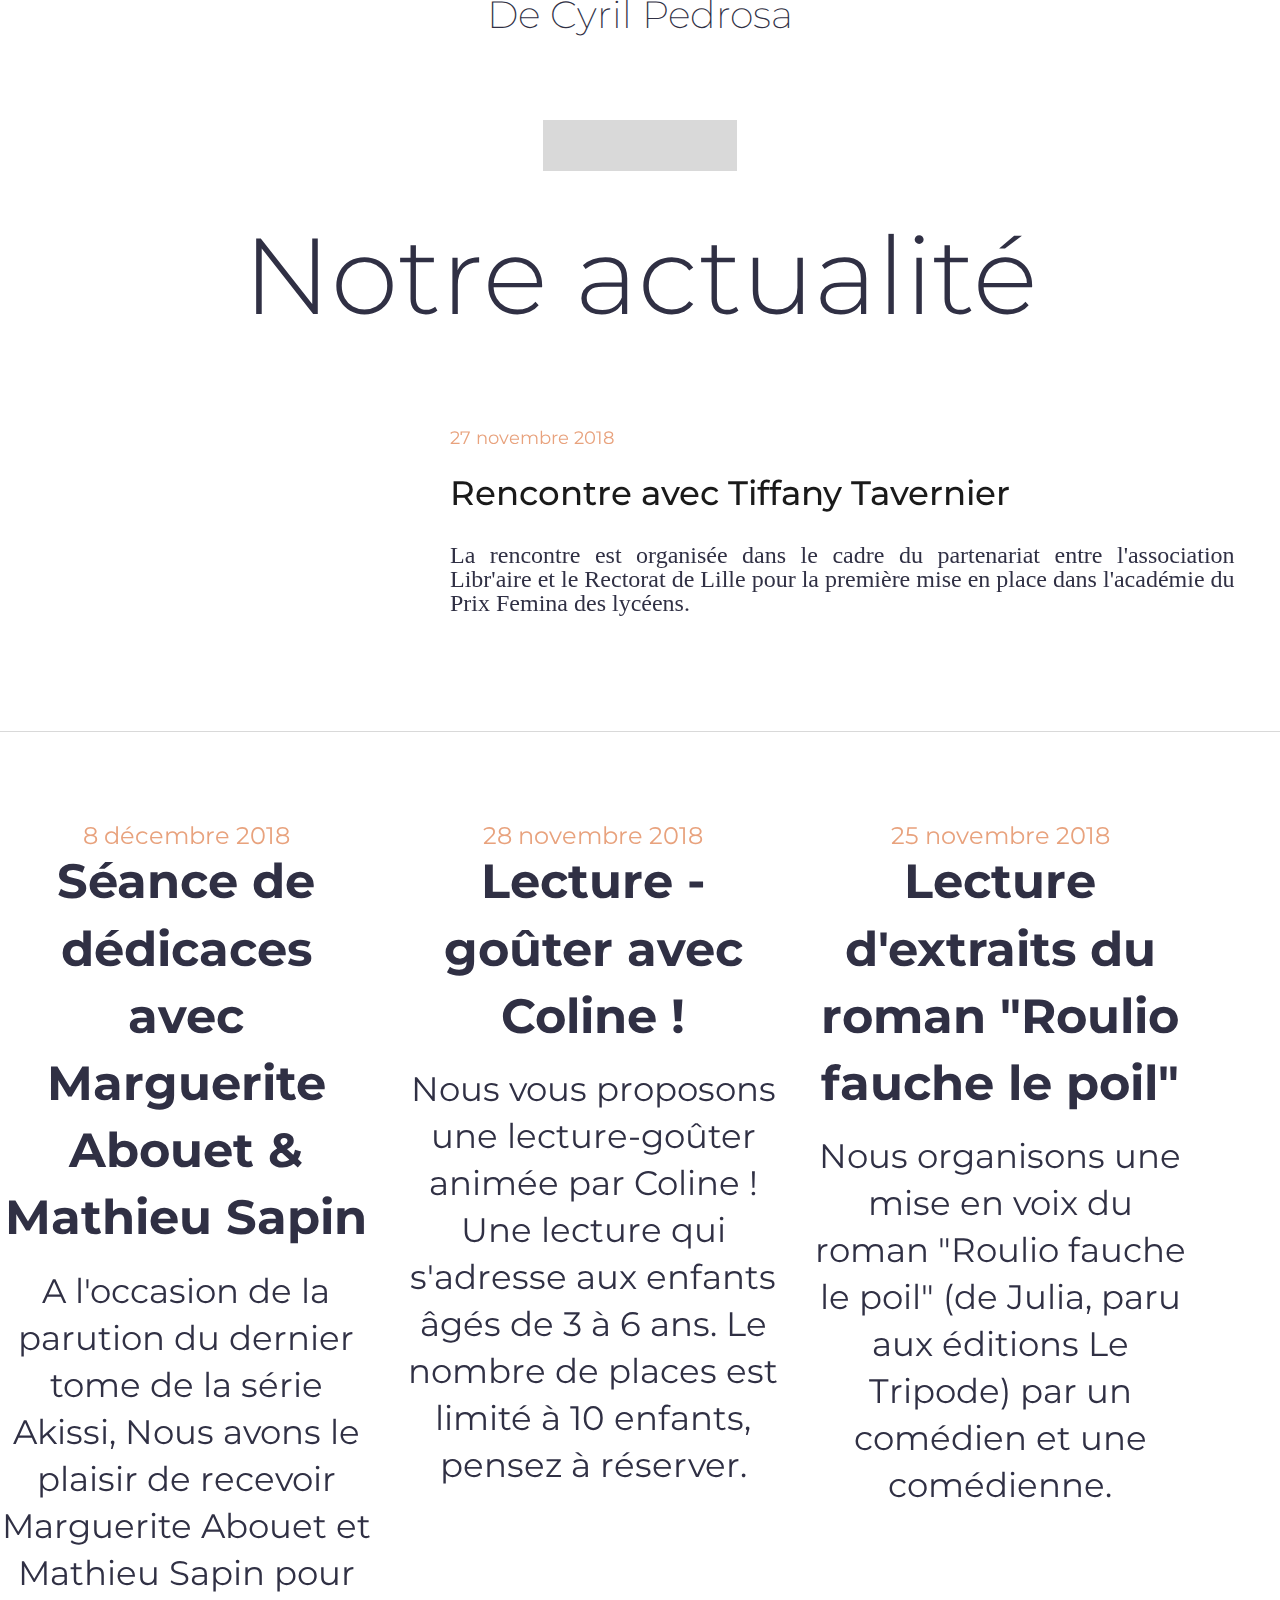
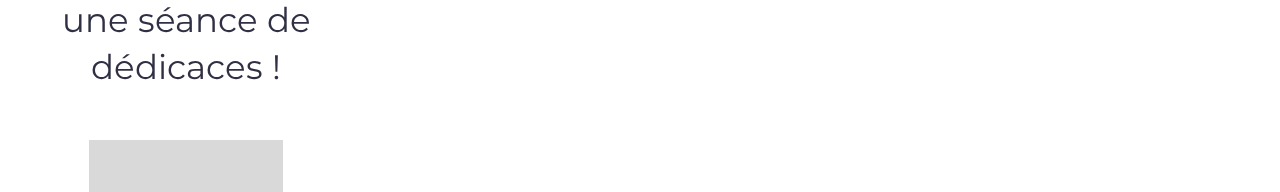
==== commit 3b07a8d9: "Pages vendredi" ====
--- a/index.html
+++ b/index.html
@@ -61,29 +61,25 @@
         </html>
 <hr class="separator">
 
-</a>
-      </div>
+
+<h2 class="index-title">Notre actualité</h2>
+
+<div class= "cover"><div class= "news__thumbnail"> <div class= "colonnes">
+<div class= "cover"><img class="news__image" src="./img/news__thumbnail-0.png" alt=""> </div>
+            
+            <div class="chapo"><p class="chapo">            
+            <p class="-Novembre-2018">27 novembre 2018</p>
+            <h3 class="Rencontre-avec-Tiffa">Rencontre avec Tiffany Tavernier</h3>
+            <p class="La-rencontre-est-org">La rencontre est organisée dans le cadre du partenariat entre l'association Libr'aire et le Rectorat de Lille pour la première mise en place dans l'académie du Prix Femina des lycéens.</p> 
           </div>
-        </a>
-      </div>
-    <h2 class="index-title">Notre actualité</h2>
-<div class="news news-list__news">
-        <a class="news__link link-block" href="./notre-actualite.html">
-          <div class="news__thumbnail"><img class="news__image" src="./img/news__thumbnail-0.png" alt=""></p> </div>
-          <div class="news__content">
-            <p class="news__date">27 novembre 2018</p>
-            <h3 class="news__title">Rencontre avec Tiffany Tavernier</h3>
-            <p class="news__text">La rencontre est organisée dans le cadre du partenariat entre l'association Libr'aire et le Rectorat de Lille pour la première mise en place dans l'académie du Prix Femina des lycéens.</p>
-          </div>
-
-      </a>
-      </div>
-          </div>
-        </a>
-      </div>
+              
+  </div>
+        
+     
     <div class="news-list">
       <div class="news news-list__news">
-        <a class="news__link link-block" href="./notre-actualite.html">
+        <a class="news__link link-block" href="./notre-actualité.html">
+
           <div class="news__thumbnail"><img class="news__image" src="./img/news__thumbnail-2.png" alt=""></div>
           <div class="news__content">
             <p class="news__date">8 décembre 2018</p>
@@ -116,4 +112,4 @@
 
     <hr class="separator">
 
-    
+
--- a/css/main.css
+++ b/css/main.css
@@ -8,16 +8,19 @@
 body {
   max-width: 1440px;
   margin: auto;
-  border-bottom: 5px solid #d9d9d9;
+  border-bottom: 1px solid #d9d9d9;
   padding-bottom: 75px;
   font-family: Montserrat, Arial, sans-serif;
   font-weight: 400;
   color: #303044;
+  text-align: center;
+  font-size :1.5em;
 }
 
 p, li, td, th, textarea, caption, pre, blockquote, label, input, select, textarea {
-  font-size: 1.4em;
-  line-height: 1.4;
+  font-size: 20px;
+  line-height: 1.2;
+  line-height: 1;
 }
 
 li {
@@ -43,8 +46,9 @@
 
 h2 {
   margin: 25px 0;
-  font-size: 3.5em;
-  font-weight: 200;
+  font-size: 4.5em;
+  font-weight: 300;
+  font size : 64px;
 }
 
 h3 {
@@ -202,8 +206,83 @@
 }
 
 .chapo {
-  font-size: 1.6em;
-}
+  font-size: 3.6em;
+  text-align : justify;
+}
+
+
+.Une-nuit-le-jeune-M {
+  width: 600px;
+  height: 87px;
+  font-family: WorkSans;
+  font-size: 25px;
+  text-align: justify;
+}
+
+.Il-fait-une-dcouver {
+  width: 600px;
+  height: 160px;
+  text-align: justify;
+  font-size : 24 px;
+  color: #1a1a1a;
+}
+
+.Jim-Lynch-est-un-im {
+  width: 584px;
+  height: 86px;
+  font-family: Montserrat;
+  font-size: 24px;
+  font-weight: 200;
+  margin-top : 2em;
+  color: #e8a27d;
+}
+
+.Nullam-quis-risus-eg {
+  font-family: WorkSans;
+  font-size: 20px;
+  text-align: justify;
+  color: #1a1a1a;
+}
+  text-align:justify;
+  
+}
+
+.Christine-Ferniot-- {
+  font-family: WorkSans;
+  font-size: 16px;
+  text-align: right;
+  color: #1a1a1a;
+}
+
+.Une-histoire-poigna {
+  width: 584px;
+  height: 87px;
+  font-size: 24px;
+  font-weight: 400;
+  line-height: 1.2em;
+  margin-top : 2em;
+  color: #d9926c;
+}
+
+.Entertainment-Weekly {
+  width: 600px;
+  height: 19px;
+  font-family: WorkSans;
+  font-size: 16px;
+  text-align: right;
+  color: #1a1a1a;
+}
+
+.Jim-Lynch-est-n-en {
+  width: 600px;
+  height: 160px;
+  font-family: WorkSans;
+  font-size: 24px;
+  line-height: 1em;
+  margin-top : 2em;
+  color: #1a1a1a;
+}
+
 
 .full-width {
   display: block;
@@ -298,6 +377,10 @@
   background-color: #d9d9d9;
 }
 
+.separator {
+  width: 193.2px;
+  height: 51.8px;
+  border: none ;
 
 }
 
@@ -367,6 +450,11 @@
   transition-delay: 0ms;
 }
 
+.news__thumbnail {
+  width: 372px;
+  height: 232px;
+  object-fit: contain;
+}
 
 .news__thumbnail {
   margin-bottom: 10px;
@@ -380,8 +468,25 @@
 
 .news__date {
   margin: 0;
-  font-size: 1.8em;
+  font-size: 1em;
   color: #e8a27d;
+}
+
+.-Novembre-2018 {
+  width: 353.4px;
+  height: 22px;
+  font-family: Montserrat;
+  font-size: 18px;
+  color: #e8a27d
+  
+}
+
+.La-rencontre-est-org {
+  width: 784.6px;
+  height: 24px;
+  font-family: WorkSans;
+  font-size: 24px;
+  
 }
 
 .news__title {
@@ -389,6 +494,15 @@
   font-weight: bold;
   font-size: 2em;
   line-height: 1.4;
+
+}
+.Rencontre-avec-Tiffa {
+  width: 784.2px;
+  height: 42px;
+  font-family: Montserrat;
+  font-size: 34px;
+  font-weight: 500;
+  color: #1a1a1a;
 }
 
 .news__text {
@@ -448,7 +562,8 @@
 * single
 */
 .page-single {
-  text-align: left;
+  text-align: center;
+
 }
 
 .page-single__header {
@@ -481,13 +596,27 @@
 */
 .index-title {
   text-align: center;
-  margin-bottom: 35px;
+  margin-bottom: 85px;
+  
 }
 
 .colonnes {
   display: flex;
-  }
+}
 
 .cover {
   min-width: 450px
-}
+
+}
+
+.news__thumbnail {
+  width: 372px;
+  height: 232px;
+  object-fit: contain;
+}
+
+.Line {
+  width: 1200px;
+  height: 1px;
+  color : #d9d9d9;
+}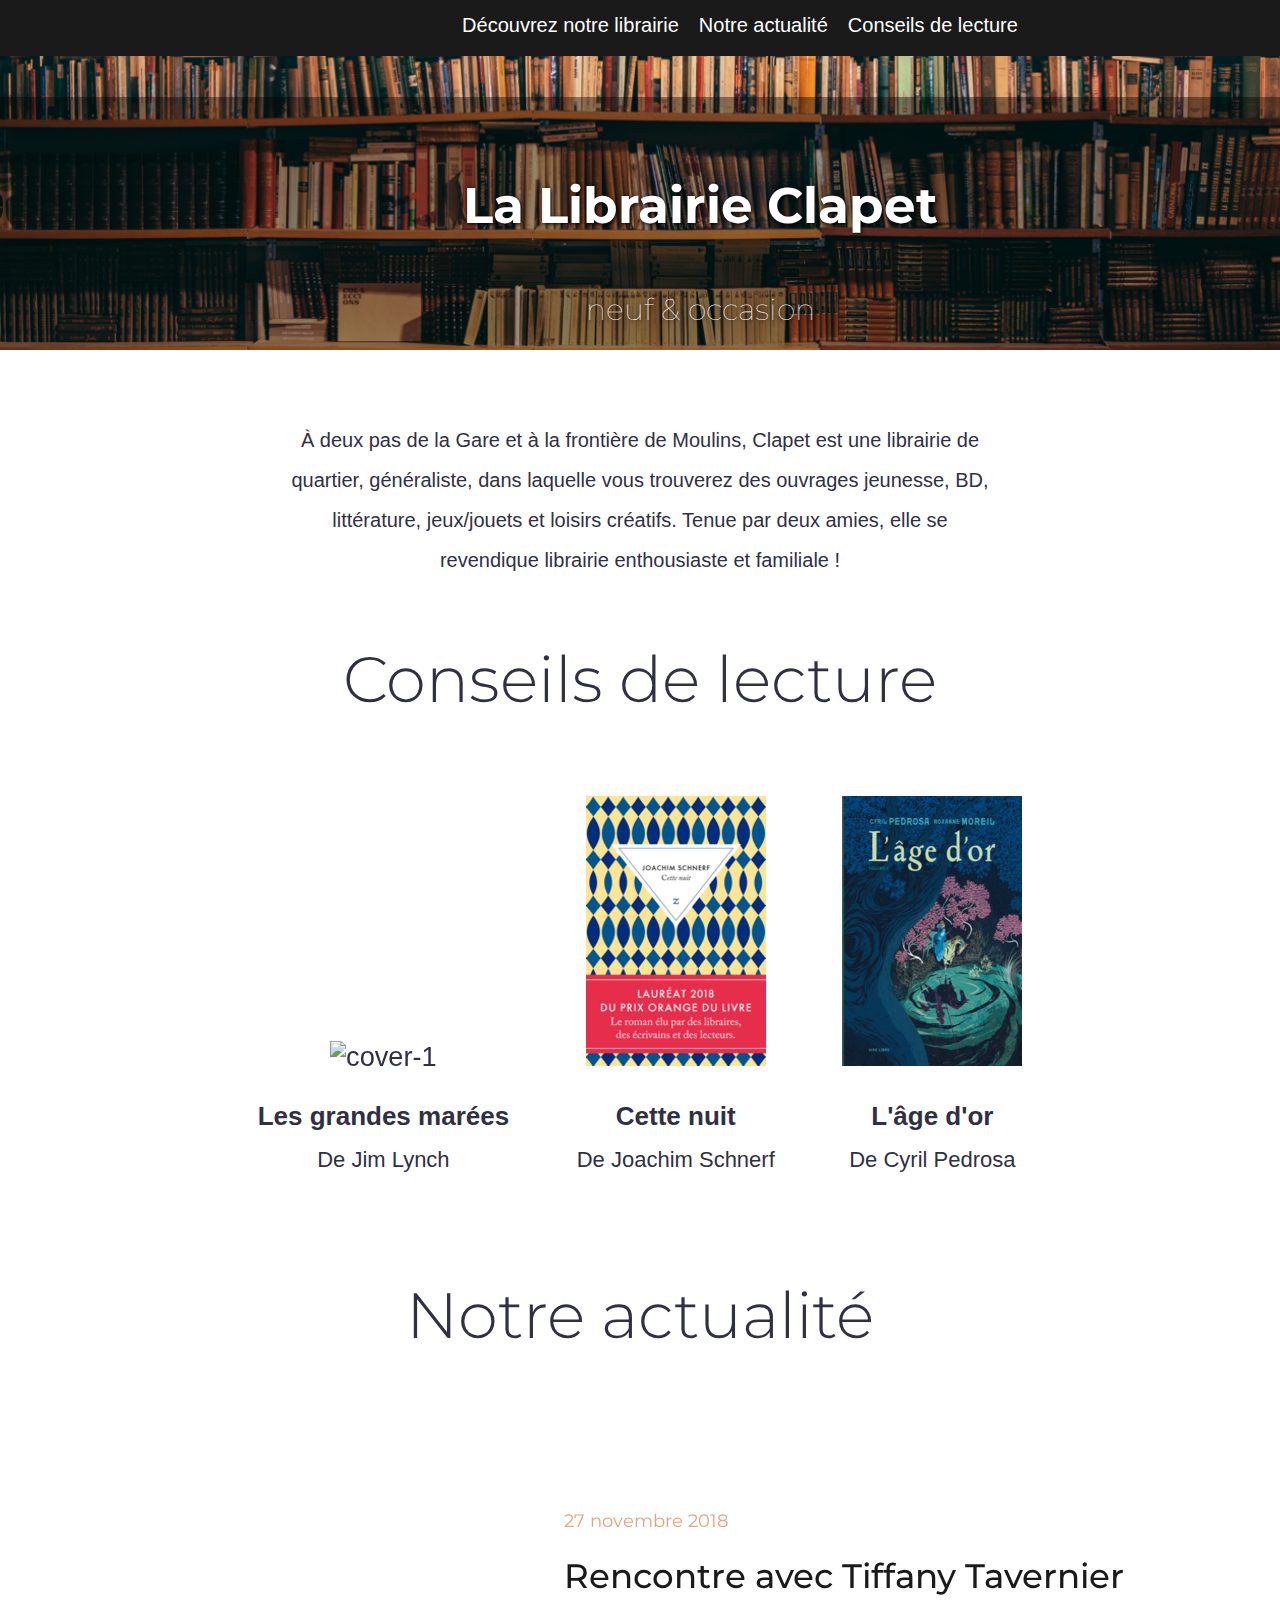
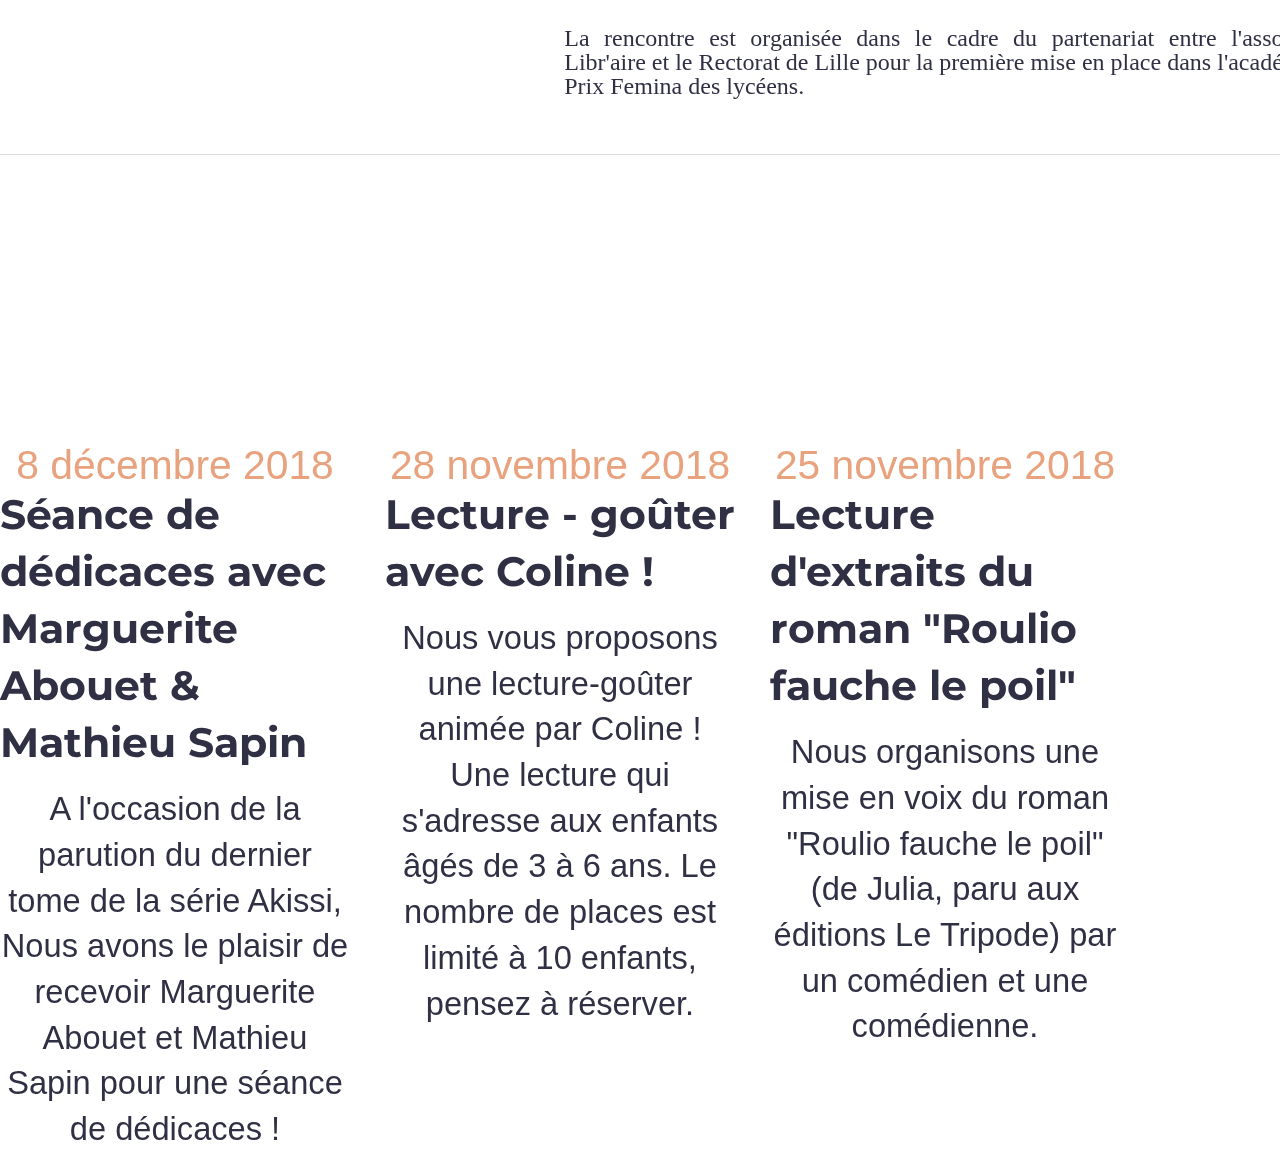
==== commit 9387c7ee: "Commit_16/12" ====
--- a/index.html
+++ b/index.html
@@ -15,7 +15,7 @@
 <body>
 
   <div class="header page-index" id="header">
-    <nav class="header__nav nav-main">
+    <nav class="Rectangle">
       <ul class="nav-main__list container">
         <li class="nav-main__item"><a class="nav-main__link" href="./decouvrez-notre-librairie.html">Découvrez notre librairie</a></li>
         <li class="nav-main__item"><a class="nav-main__link" href="./notre-actualite.html">Notre actualité</a></li> 
@@ -36,9 +36,10 @@
   <div class="center"> </div> 
     <p class="chapo"><p align="center">À deux pas de la Gare et à la frontière de Moulins, Clapet est une librairie de</p>
 <p align="center">quartier, généraliste, dans laquelle vous trouverez des ouvrages jeunesse, BD,</p> <p align="center">littérature, jeux/jouets et loisirs créatifs. Tenue par deux amies, elle se</p> <p align="center">revendique librairie enthousiaste et familiale !</p></p> 
-<link href="https://fonts.googleapis.com/css?family=Work+Sans" rel="stylesheet">
-    
-    <hr class="separator">
+
+
+
+<img class="img.news__image" src="./img/separator_croix.png" alt="">
 <p align="center">
     <h2 class="index-title">Conseils de lecture</h2>
     <div class="honey-pot-list">
@@ -48,33 +49,32 @@
         <p class="honey-pot__subtitle">De Jim Lynch</p></a></div>
         <div class="honey-pot"><a class="honey-pot__link link-block" href="./conseils-de-lecture.html">
           <div class="honey-pot__thumbnail"><img class="honey-pot__image" src="./img/cover-2.png" alt="cover-2"></div>
-          <p class="honey-pot__title">Les grandes marées</p>
+          <p class="honey-pot__title">Cette nuit</p>
           <p class="honey-pot__subtitle">De Joachim Schnerf</p></a></div>
           <div class="honey-pot"><a class="honey-pot__link link-block" href="./conseils-de-lecture.html">
             <div class="honey-pot__thumbnail"><img class="honey-pot__image" src="./img/cover-3.png" alt="cover-3"></div>
-            <p class="honey-pot__title">Les grandes marées</p>
+            <p class="honey-pot__title">L'âge d'or</p>
             <p class="honey-pot__subtitle">De Cyril Pedrosa</p></a></div></p>
           </div>
 
           <script src="./js/main.js"></script>
         </body>
         </html>
-<hr class="separator">
-
+<img class="img.news__image" src="./img/separator_croix.png" alt="">
 
 <h2 class="index-title">Notre actualité</h2>
-
-<div class= "cover"><div class= "news__thumbnail"> <div class= "colonnes">
-<div class= "cover"><img class="news__image" src="./img/news__thumbnail-0.png" alt=""> </div>
-            
+<div class= "cover"><div class= "news__thumbnail"><div class= "colonnes">
+<div class= "cover"><img class="news__image" src="./img/news__thumbnail-0.png" alt=""> 
+      </div>      
             <div class="chapo"><p class="chapo">            
             <p class="-Novembre-2018">27 novembre 2018</p>
             <h3 class="Rencontre-avec-Tiffa">Rencontre avec Tiffany Tavernier</h3>
-            <p class="La-rencontre-est-org">La rencontre est organisée dans le cadre du partenariat entre l'association Libr'aire et le Rectorat de Lille pour la première mise en place dans l'académie du Prix Femina des lycéens.</p> 
+            <p class="La-rencontre-est-org">La rencontre est organisée dans le cadre du partenariat entre l'association Libr'aire et le Rectorat de Lille pour la première mise en place dans l'académie du Prix Femina des lycéens.</p></p> 
           </div>
               
   </div>
-        
+       <div class="main">
+
      
     <div class="news-list">
       <div class="news news-list__news">
@@ -110,6 +110,5 @@
       </div>
     </div>
 
-    <hr class="separator">
 
 
--- a/css/main.css
+++ b/css/main.css
@@ -10,11 +10,12 @@
   margin: auto;
   border-bottom: 1px solid #d9d9d9;
   padding-bottom: 75px;
-  font-family: Montserrat, Arial, sans-serif;
+  font-family: WorkSans, Arial, sans-serif;
   font-weight: 400;
   color: #303044;
   text-align: center;
-  font-size :1.5em;
+  font-size :1.7em;
+
 }
 
 p, li, td, th, textarea, caption, pre, blockquote, label, input, select, textarea {
@@ -28,7 +29,7 @@
 }
 
 p {
-  margin: 15px 0;
+  margin: 20px 0;
 }
 
 b, strong, optgroup {
@@ -55,6 +56,7 @@
   margin: 25px 0;
   font-size: 2.6em;
   font-weight: 200;
+  text-align: left;
 }
 
 h4 {
@@ -206,10 +208,16 @@
 }
 
 .chapo {
-  font-size: 3.6em;
+  font-size: 2.8em;
   text-align : justify;
-}
-
+  margin-bottom : 80px;
+  margin-left:1.5em;
+}
+
+.div.chapo {
+
+
+}
 
 .Une-nuit-le-jeune-M {
   width: 600px;
@@ -229,7 +237,7 @@
 
 .Jim-Lynch-est-un-im {
   width: 584px;
-  height: 86px;
+  height: 80px;
   font-family: Montserrat;
   font-size: 24px;
   font-weight: 200;
@@ -237,6 +245,14 @@
   color: #e8a27d;
 }
 
+.Christine-Ferniot-- {
+  width: 600px;
+  height: 19px;
+  font-family: "WorkSans";
+  font-size: 16px;
+  text-align: right;
+}
+
 .Nullam-quis-risus-eg {
   font-family: WorkSans;
   font-size: 20px;
@@ -244,23 +260,17 @@
   color: #1a1a1a;
 }
   text-align:justify;
-  
-}
-
-.Christine-Ferniot-- {
-  font-family: WorkSans;
-  font-size: 16px;
-  text-align: right;
-  color: #1a1a1a;
+
 }
 
 .Une-histoire-poigna {
   width: 584px;
-  height: 87px;
+  height: 60px;
   font-size: 24px;
   font-weight: 400;
   line-height: 1.2em;
   margin-top : 2em;
+  text-align: right;
   color: #d9926c;
 }
 
@@ -331,25 +341,34 @@
 }
 .header__content:hover {
   text-decoration: none;
+
 }
 
 .header__title {
-  font-size: 5.4em;
-  margin: 0;
+  font-size: 50px;
+  margin: 1;
 }
 
 .header__subtitle {
   margin: 0;
-  font-size: 3.2em;
+  font-size: 30px;
   font-weight: 100;
-  text-shadow: 1px 1px 5px #000;
+  text-shadow: 1px 1px 5px #000000;
 }
 
 
 .header__nav {
   background-color: rgba(0, 0, 0, 0.85);
-}
-
+  margin-bottom: 0px
+}
+
+.Rectangle {
+  width: 1440px;
+  height: 56px;
+  background-color: #1a1a1a;
+  font-size: 0px;
+}
+    
 .nav-main__item {
   display: inline-block;
 }
@@ -364,6 +383,10 @@
   color: #d86324;
 }
 
+.nav-main__list container{
+
+
+}
 
 /**
 * separator
@@ -381,7 +404,18 @@
   width: 193.2px;
   height: 51.8px;
   border: none ;
-
+}
+
+.img {
+  height :820px;
+  align-items: center;
+
+}
+.separator_croix {
+  width: 80px;
+  height: 30px;
+  margin-top : 1em;
+  border :none;
 }
 
 /**
@@ -421,14 +455,14 @@
 }
 
 .honey-pot__title {
-  margin: 0;
-  font-size: 2em;
+  margin: 1;
+  font-size: 26px;
   font-weight: bold;
 }
 
 .honey-pot__subtitle {
   margin: 0;
-  font-size: 1.6em;
+  font-size: 22px;
   font-weight: 200;
 }
 
@@ -456,19 +490,27 @@
   object-fit: contain;
 }
 
+.news1__thumbnail {
+  width: 588px;
+  height: 365px;
+  object-fit: contain;
+}
+
 .news__thumbnail {
-  margin-bottom: 10px;
+  margin-bottom: 15px;
   filter: grayscale(0);
+
 }
 
 .news__image {
   display: block;
-  width: 100%;
+
+  width: 350px;
 }
 
 .news__date {
   margin: 0;
-  font-size: 1em;
+  font-size: 1.5em;
   color: #e8a27d;
 }
 
@@ -483,7 +525,6 @@
 
 .La-rencontre-est-org {
   width: 784.6px;
-  height: 24px;
   font-family: WorkSans;
   font-size: 24px;
   
@@ -492,7 +533,7 @@
 .news__title {
   margin: 0 0 15px;
   font-weight: bold;
-  font-size: 2em;
+  font-size: 1.5em;
   line-height: 1.4;
 
 }
@@ -507,7 +548,7 @@
 
 .news__text {
   margin: 0;
-  font-size: 1.4em;
+  font-size: 1.2em;
   line-height: 1.4;
 }
 
@@ -521,6 +562,10 @@
 .news--main {
   padding-bottom: 35px;
   border-bottom: 1px solid #b0b0c5;
+  width: 1197px;
+  height: 232px;
+}
+
 }
 .news--main .news__link {
   display: flex;
@@ -530,6 +575,7 @@
   margin-bottom: 0;
   margin-right: 40px;
   min-width: 360px;
+
 }
 
 /**
@@ -562,7 +608,7 @@
 * single
 */
 .page-single {
-  text-align: center;
+  text-align: left;
 
 }
 
@@ -572,15 +618,17 @@
 
 .page-single__title {
   margin: 0;
-  font-size: 5.6em;
+  font-size: 56px;
+  text-align: left;
   line-height: 1.4;
-  font-weight: 500;
+  font-weight: 600;
 }
 
 .page-single__subtitle {
   margin: 0;
-  font-size: 3.2em;
+  font-size: 32px;
   font-weight: 200;
+  text-align: left;
 }
 
 
@@ -597,26 +645,36 @@
 .index-title {
   text-align: center;
   margin-bottom: 85px;
+  font-size : 64px;
+  font-family : Montserrat;
   
 }
 
 .colonnes {
   display: flex;
+
 }
 
 .cover {
   min-width: 450px
-
+}
+
+.cover-large {
+  width: 560px;
+  height: 844px;
+  object-fit: contain;
+  box-shadow: 1px 1px 5px 0 rgba(0, 0, 0, 0.14);
 }
 
 .news__thumbnail {
-  width: 372px;
+  width: 350px;
   height: 232px;
   object-fit: contain;
+
 }
 
 .Line {
   width: 1200px;
   height: 1px;
   color : #d9d9d9;
-}+}
